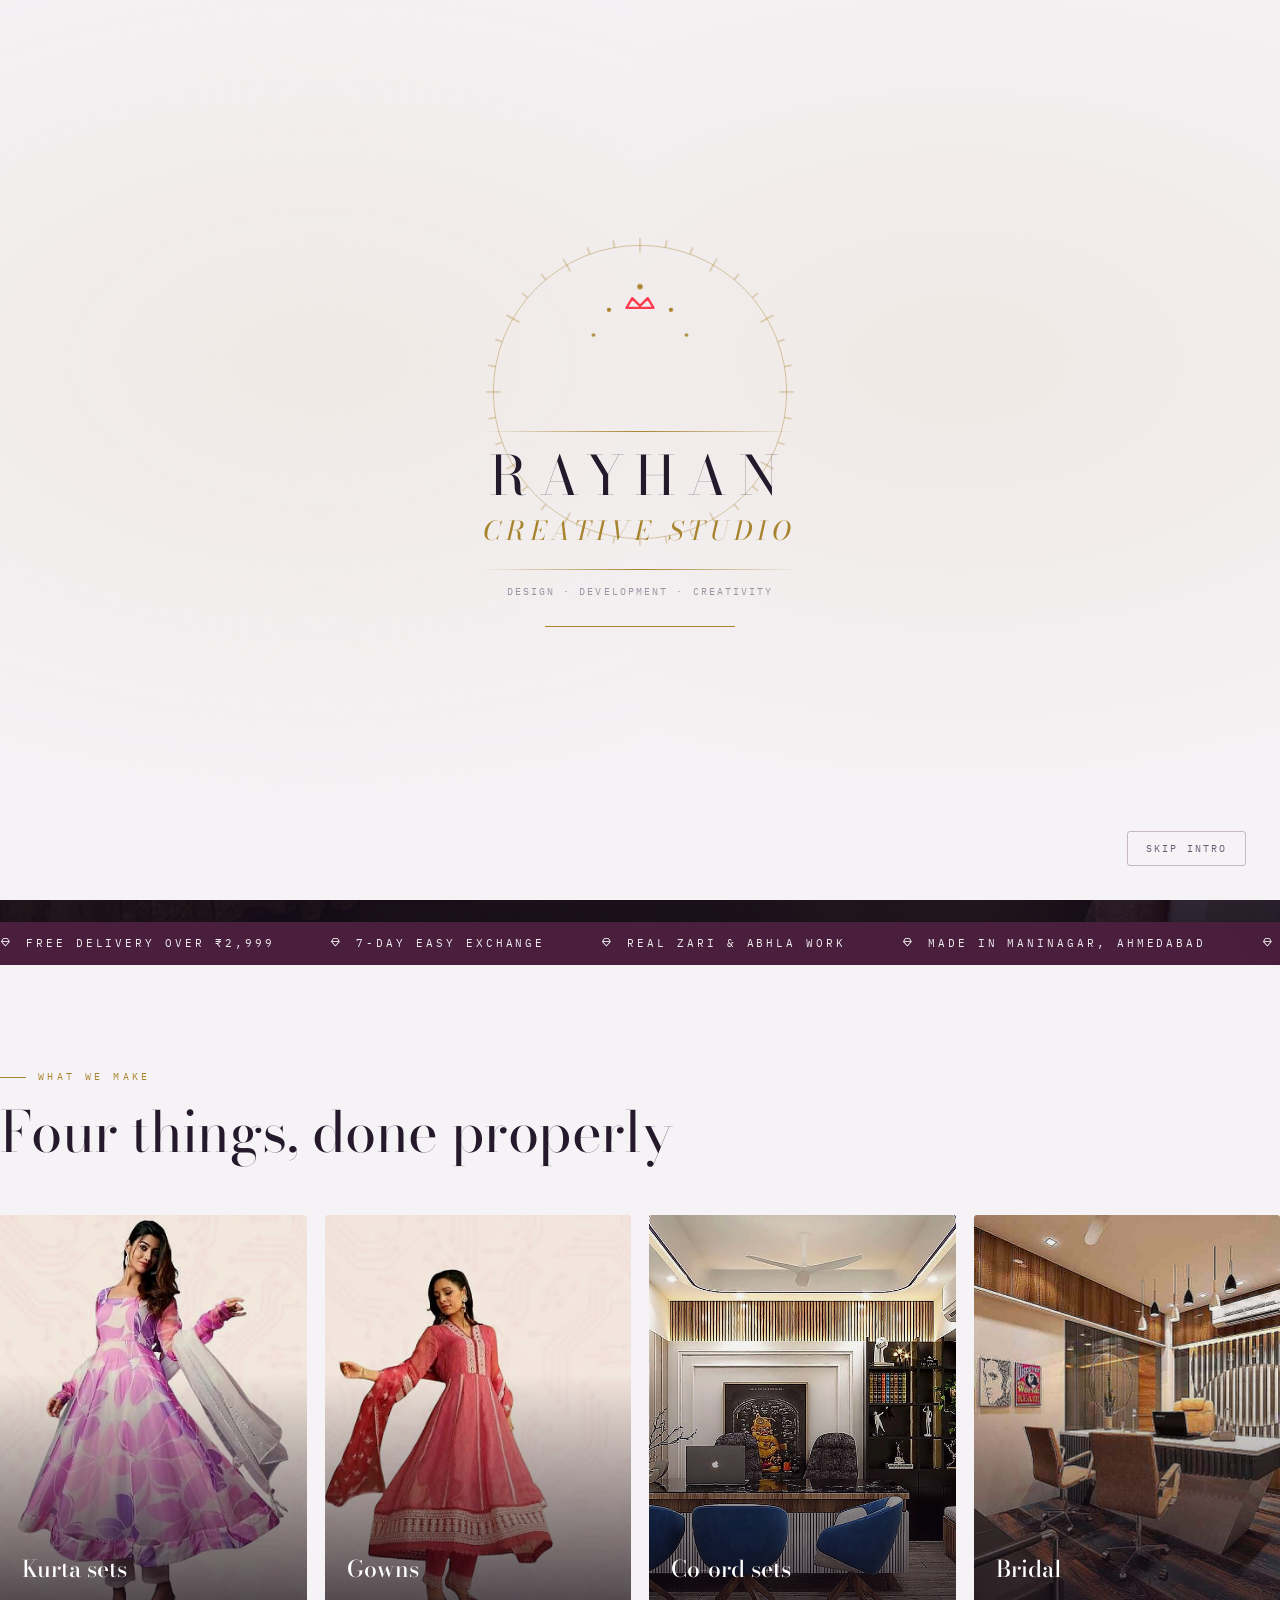
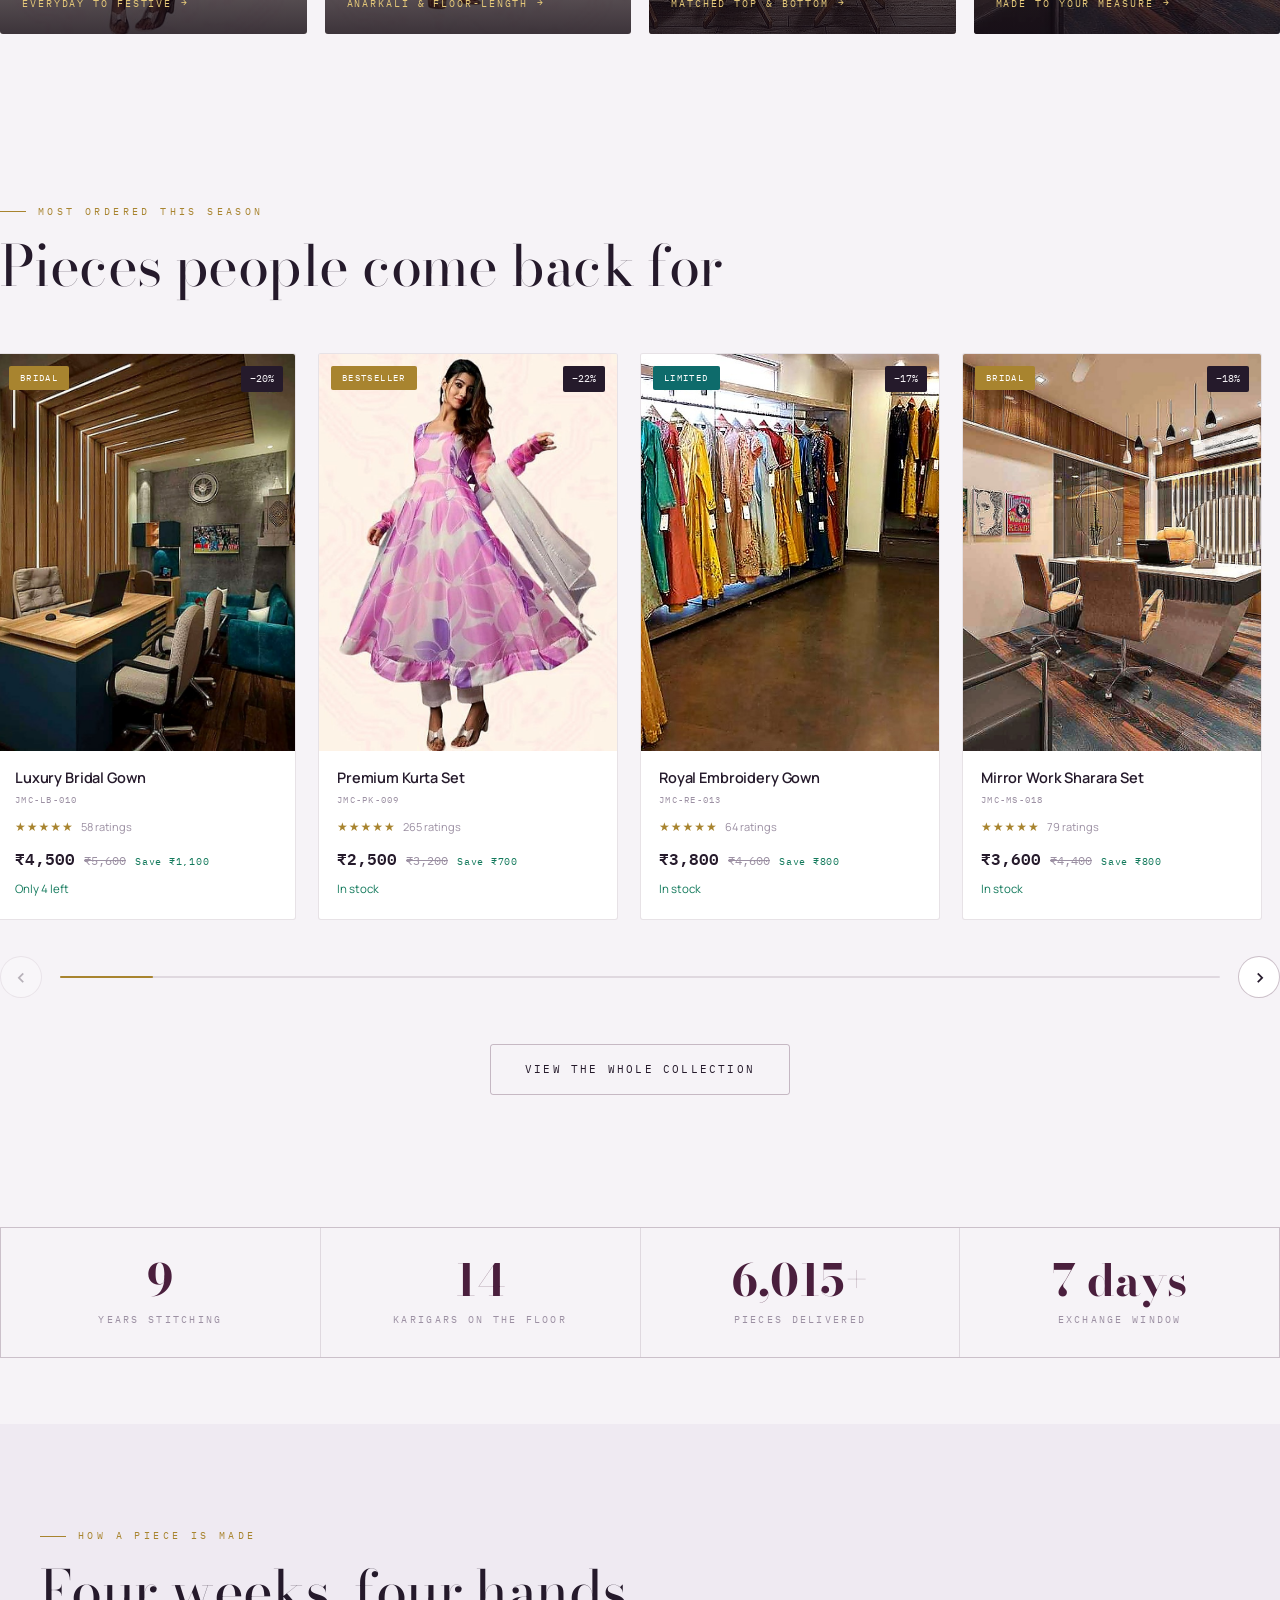
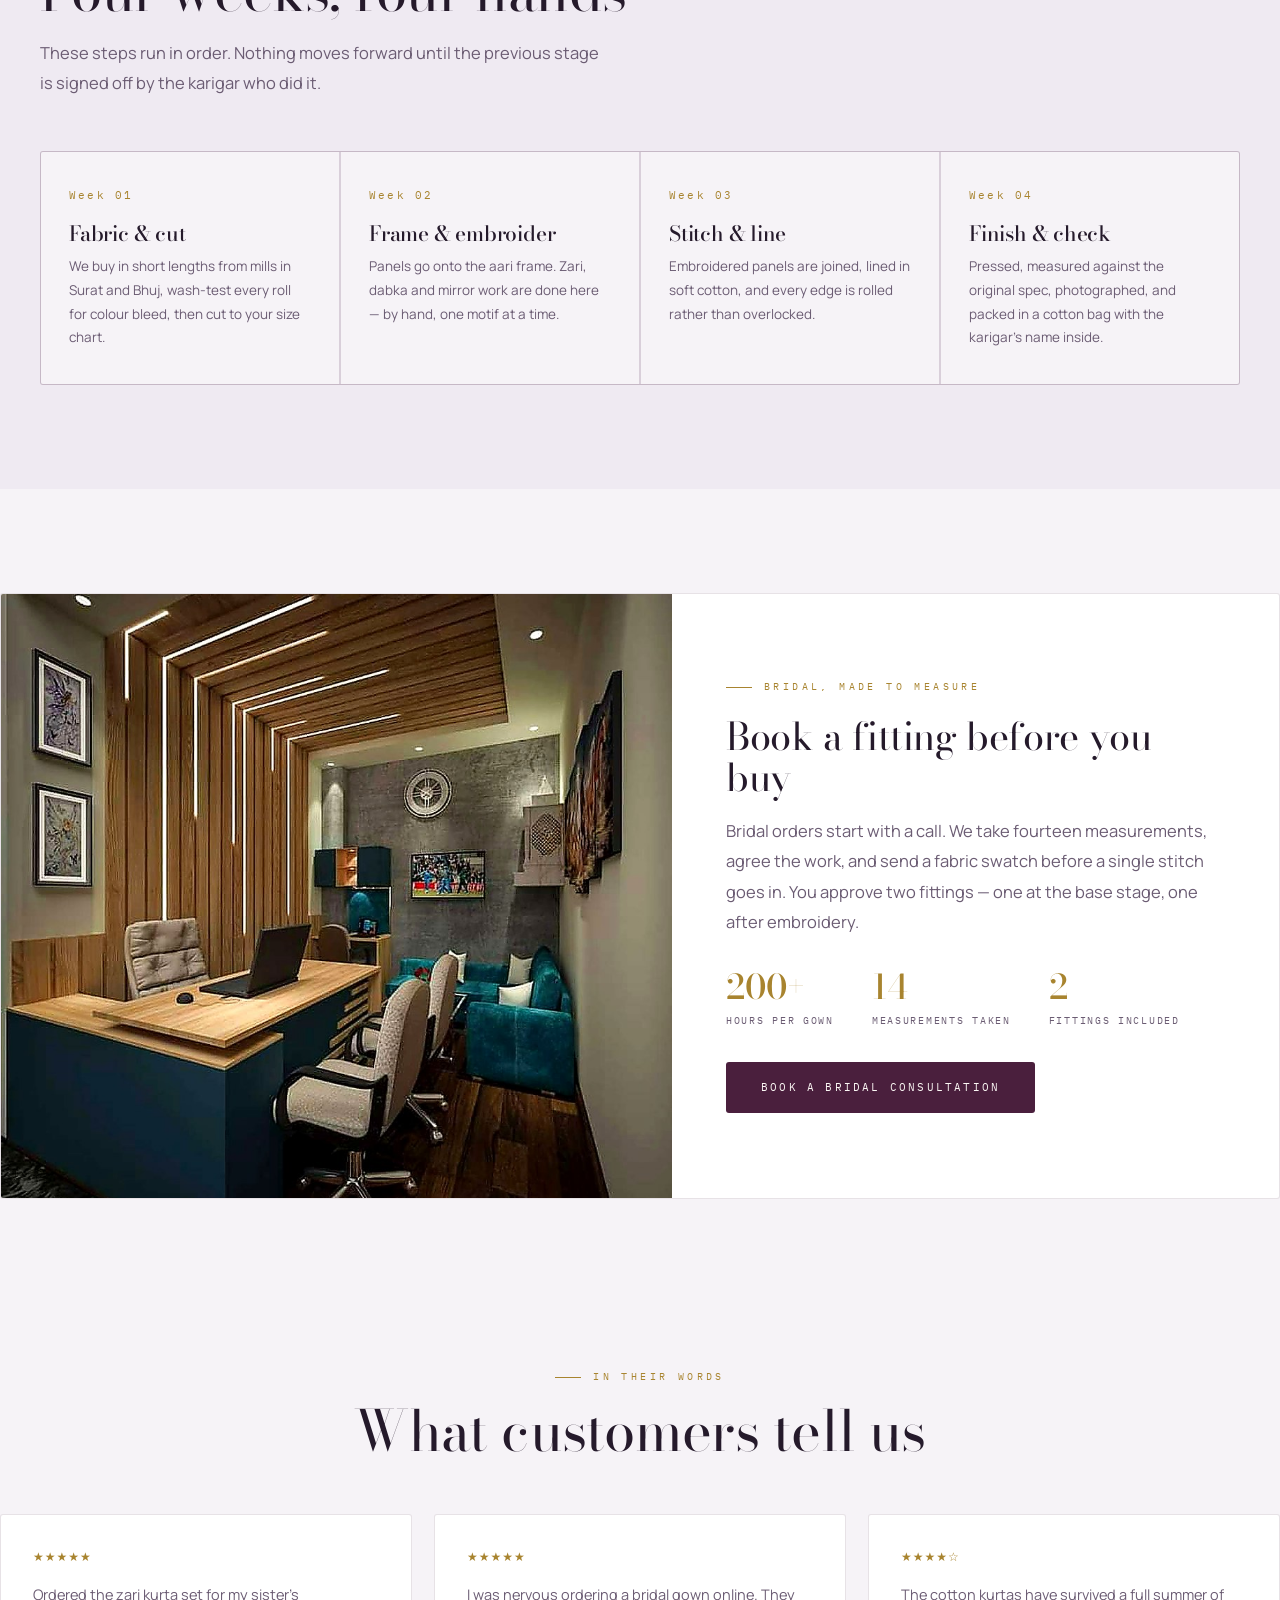
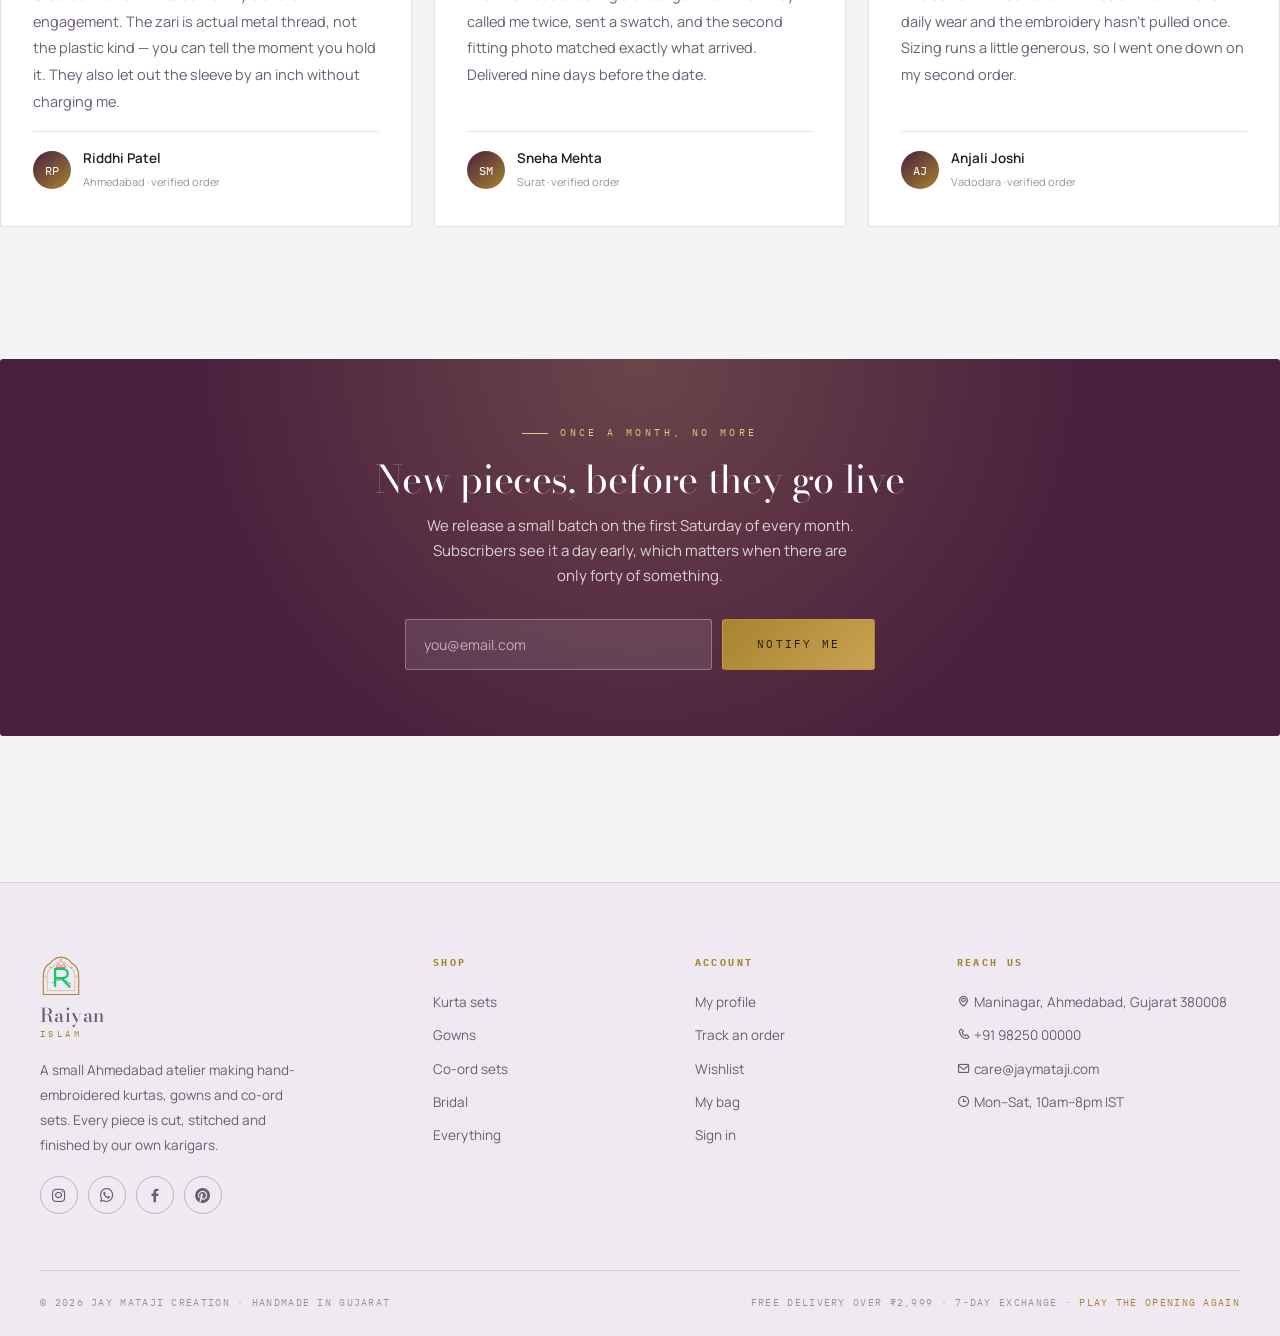
==== index.html @ abd3751b "first commit" ====
<!DOCTYPE html>
<html lang="en">
<head>
<meta charset="UTF-8">
<meta name="viewport" content="width=device-width,initial-scale=1">
<title>Raiyan</title>
<meta name="description" content="Hand-embroidered kurta sets, gowns and bridal wear made in our Ahmedabad atelier. Free delivery over ₹2,999.">
<link href="https://fonts.googleapis.com/css2?family=Bodoni+Moda:opsz,wght@6..96,400;6..96,500;6..96,600&family=IBM+Plex+Mono:wght@400;500;600&family=Manrope:wght@300;400;500;600;700&display=swap" rel="stylesheet">
<link href="https://unpkg.com/boxicons@2.1.4/css/boxicons.min.css" rel="stylesheet">
<link rel="stylesheet" href="assets/css/style.css">
<link rel="stylesheet" href="assets/css/luxe.css">
<style>
/* ── Hero ── */
.hero{position:relative;min-height:min(92vh,860px);display:flex;align-items:flex-end;
  overflow:hidden;margin-bottom:0;}
.hero-img{position:absolute;inset:0;}
.hero-img img{width:100%;height:100%;object-fit:cover;object-position:center 28%;
  animation:heroZoom 18s ease-out forwards;}
@keyframes heroZoom{from{transform:scale(1.09);}to{transform:scale(1);}}
.hero-img::after{content:"";position:absolute;inset:0;
  background:linear-gradient(180deg,rgba(20,10,22,.42) 0%,rgba(20,10,22,.12) 38%,rgba(20,10,22,.86) 100%);}
.hero-inner{position:relative;z-index:2;width:100%;max-width:var(--maxw);margin:0 auto;
  padding:0 40px 74px;color:#fff;}
.hero .eyebrow{color:#E4C879;}
.hero .eyebrow::before{background:#E4C879;}
.hero h1{font-size:clamp(42px,6.4vw,84px);color:#fff;margin:22px 0 20px;max-width:15ch;font-weight:400;}
.hero h1 em{font-style:italic;color:#E4C879;}
.hero p{max-width:44ch;color:rgba(255,255,255,.84);font-size:16px;line-height:1.8;margin-bottom:34px;}
.hero-cta{display:flex;gap:14px;flex-wrap:wrap;}
.hero-cta .btn-line{border-color:rgba(255,255,255,.55);color:#fff;}
.hero-cta .btn-line:hover{background:#fff;color:#251A2B;border-color:#fff;}
.hero-cta .btn-solid{background:#E4C879;color:#231a10;}
.hero-fade-up{opacity:0;transform:translateY(26px);animation:fu 1s cubic-bezier(.2,.6,.2,1) forwards;}
.hero-fade-up:nth-child(1){animation-delay:.15s}.hero-fade-up:nth-child(2){animation-delay:.3s}
.hero-fade-up:nth-child(3){animation-delay:.45s}.hero-fade-up:nth-child(4){animation-delay:.6s}
@keyframes fu{to{opacity:1;transform:none;}}

/* ── Marquee strip ── */
.strip{background:var(--brand);color:#fff;overflow:hidden;padding:13px 0;}
[data-theme="dark"] .strip{background:var(--surface-2);color:var(--gold);}
.strip-track{display:flex;gap:56px;width:max-content;animation:slide 34s linear infinite;}
.strip span{font-family:var(--f-mono);font-size:10.5px;letter-spacing:.28em;text-transform:uppercase;
  white-space:nowrap;display:flex;align-items:center;gap:12px;opacity:.92;}
@keyframes slide{to{transform:translateX(-50%);}}
.strip:hover .strip-track{animation-play-state:paused;}

/* ── Categories ── */
.cat-grid{display:grid;grid-template-columns:repeat(4,1fr);gap:18px;}
.cat{position:relative;aspect-ratio:3/4.1;overflow:hidden;border-radius:var(--radius);
  display:block;background:var(--surface-2);}
.cat img{width:100%;height:100%;object-fit:cover;transition:transform .9s cubic-bezier(.3,0,.2,1);}
.cat:hover img{transform:scale(1.07);}
.cat::after{content:"";position:absolute;inset:0;
  background:linear-gradient(to top,rgba(18,10,20,.82),rgba(18,10,20,.05) 62%);}
.cat-label{position:absolute;left:22px;right:22px;bottom:22px;z-index:2;color:#fff;}
.cat-label b{font-family:var(--f-display);font-size:23px;font-weight:500;display:block;}
.cat-label small{font-family:var(--f-mono);font-size:9.5px;letter-spacing:.2em;
  text-transform:uppercase;color:#E4C879;display:flex;align-items:center;gap:7px;margin-top:8px;}
.cat-label small i{transition:transform .3s;}
.cat:hover .cat-label small i{transform:translateX(5px);}

/* ── Process (a real sequence, hence numbers) ── */
.process{background:var(--bg-alt);}
.steps{display:grid;grid-template-columns:repeat(4,1fr);gap:2px;background:var(--line);
  border:1px solid var(--line);border-radius:var(--radius);overflow:hidden;}
.step{background:var(--bg);padding:34px 28px;transition:background .35s;}
.step:hover{background:var(--surface);}
.step .n{font-family:var(--f-mono);font-size:11px;color:var(--gold);letter-spacing:.2em;
  display:block;margin-bottom:18px;}
.step h4{font-family:var(--f-display);font-size:21px;font-weight:500;margin-bottom:11px;}
.step p{font-size:13.5px;color:var(--ink-soft);line-height:1.75;}

/* ── Editorial split ── */
.split{display:grid;grid-template-columns:1.05fr .95fr;align-items:center;gap:0;
  background:var(--surface);border:1px solid var(--line);border-radius:var(--radius);overflow:hidden;}
.split-img{aspect-ratio:4/3.6;overflow:hidden;background:var(--surface-2);}
.split-img img{width:100%;height:100%;object-fit:cover;}
.split-copy{padding:60px 54px;}
.split-copy h2{margin:20px 0 18px;}
.stat-row{display:flex;gap:38px;margin:32px 0 34px;flex-wrap:wrap;}
.stat b{font-family:var(--f-display);font-size:34px;font-weight:500;display:block;color:var(--gold);line-height:1;}
.stat span{font-family:var(--f-mono);font-size:9.5px;letter-spacing:.18em;text-transform:uppercase;
  color:var(--ink-soft);display:block;margin-top:9px;}

/* ── Reviews ── */
.quote-grid{display:grid;grid-template-columns:repeat(3,1fr);gap:22px;}
.quote{background:var(--surface);border:1px solid var(--line);border-radius:var(--radius);padding:32px;
  display:flex;flex-direction:column;gap:15px;transition:.35s;}
.quote:hover{transform:translateY(-5px);box-shadow:var(--shadow-m);}
.quote p{font-size:14.5px;line-height:1.85;color:var(--ink-soft);flex:1;}
.quote-by{display:flex;align-items:center;gap:12px;padding-top:15px;border-top:1px solid var(--line);}
.quote-av{width:38px;height:38px;border-radius:50%;background:linear-gradient(140deg,var(--brand),var(--gold));
  color:#fff;display:grid;place-items:center;font-family:var(--f-mono);font-size:12px;flex:none;}
.quote-by b{font-size:13.5px;font-weight:600;display:block;}
.quote-by small{font-size:11px;color:var(--ink-faint);}

/* ── Newsletter ── */
.news{background:var(--brand);border-radius:var(--radius);padding:66px 54px;text-align:center;color:#fff;
  position:relative;overflow:hidden;}
[data-theme="dark"] .news{background:var(--surface-2);color:var(--ink);}
.news::before{content:"";position:absolute;inset:0;
  background:radial-gradient(circle at 50% 0%,rgba(228,200,121,.22),transparent 62%);}
.news>*{position:relative;z-index:2;}
.news h2{color:#fff;margin:18px 0 14px;}
[data-theme="dark"] .news h2{color:var(--ink);}
.news p{color:rgba(255,255,255,.78);max-width:48ch;margin:0 auto 30px;font-size:15px;}
[data-theme="dark"] .news p{color:var(--ink-soft);}
.news .eyebrow{color:#E4C879;justify-content:center;}
.news .eyebrow::before{background:#E4C879;}
.news-form{display:flex;gap:10px;max-width:470px;margin:0 auto;flex-wrap:wrap;}
.news-form input{flex:1;min-width:210px;padding:15px 18px;border-radius:var(--radius);
  border:1px solid rgba(255,255,255,.3);background:rgba(255,255,255,.1);color:#fff;font-size:14px;}
[data-theme="dark"] .news-form input{background:var(--surface);border-color:var(--line-2);color:var(--ink);}
.news-form input::placeholder{color:rgba(255,255,255,.6);}
[data-theme="dark"] .news-form input::placeholder{color:var(--ink-faint);}
.news-form input:focus{outline:none;border-color:#E4C879;}

@media(max-width:1000px){
  .cat-grid{grid-template-columns:repeat(2,1fr);}
  .steps{grid-template-columns:repeat(2,1fr);}
  .split{grid-template-columns:1fr;}
  .split-copy{padding:40px 26px;}
  .quote-grid{grid-template-columns:1fr;}
}
@media(max-width:900px){
  .hero{min-height:78vh;}
  .hero-inner{padding:0 20px 50px;}
  .news{padding:48px 22px;}
  .step{padding:26px 22px;}
}
</style>
</head>
<body>

<!-- ══ HERO CAROUSEL ══ -->
<section id="hero"></section>

<!-- ══ STRIP ══ -->
<div class="strip">
  <div class="strip-track" id="strip"></div>
</div>

<!-- ══ CATEGORIES ══ -->
<section class="section wrap">
  <div class="section-head">
    <div class="eyebrow">What we make</div>
    <h2 class="display-l">Four things, done properly</h2>
  </div>
  <div class="cat-grid">
    <a href="shop.html?cat=kurta" class="cat reveal">
      <img src="assets/img/3-960.jpg" srcset="assets/img/3-960.jpg 960w, assets/img/3-1920.jpg 1920w, assets/img/3-4k.jpg 3840w" sizes="(max-width:1000px) 50vw, 25vw" alt="Kurta sets" loading="lazy">
      <div class="cat-label"><b>Kurta sets</b><small>Everyday to festive <i class='bx bx-right-arrow-alt'></i></small></div>
    </a>
    <a href="shop.html?cat=gown" class="cat reveal">
      <img src="assets/img/27-960.jpg" srcset="assets/img/27-960.jpg 960w, assets/img/27-1920.jpg 1920w, assets/img/27-4k.jpg 3840w" sizes="(max-width:1000px) 50vw, 25vw" alt="Gowns" loading="lazy">
      <div class="cat-label"><b>Gowns</b><small>Anarkali &amp; floor-length <i class='bx bx-right-arrow-alt'></i></small></div>
    </a>
    <a href="shop.html?cat=set" class="cat reveal">
      <img src="assets/img/g11-960.jpg" srcset="assets/img/g11-960.jpg 960w, assets/img/g11-1920.jpg 1920w, assets/img/g11-4k.jpg 3840w" sizes="(max-width:1000px) 50vw, 25vw" alt="Co-ord sets" loading="lazy">
      <div class="cat-label"><b>Co-ord sets</b><small>Matched top &amp; bottom <i class='bx bx-right-arrow-alt'></i></small></div>
    </a>
    <a href="shop.html?cat=bridal" class="cat reveal">
      <img src="assets/img/g15-960.jpg" srcset="assets/img/g15-960.jpg 960w, assets/img/g15-1920.jpg 1920w, assets/img/g15-4k.jpg 3840w" sizes="(max-width:1000px) 50vw, 25vw" alt="Bridal" loading="lazy">
      <div class="cat-label"><b>Bridal</b><small>Made to your measure <i class='bx bx-right-arrow-alt'></i></small></div>
    </a>
  </div>
</section>

<!-- ══ FEATURED ══ -->
<section class="section tight wrap">
  <div class="section-head">
    <div class="eyebrow">Most ordered this season</div>
    <h2 class="display-l">Pieces people come back for</h2>
  </div>
  <div id="featured"></div>
  <div class="center" style="margin-top:46px">
    <a href="shop.html" class="btn btn-line">View the whole collection</a>
  </div>
</section>

<!-- ══ NUMBERS ══ -->
<section class="section tight wrap">
  <div class="stat-strip reveal">
    <div class="stat-cell"><b data-count="9" data-suffix="">0</b><span>Years stitching</span></div>
    <div class="stat-cell"><b data-count="14" data-suffix="">0</b><span>Karigars on the floor</span></div>
    <div class="stat-cell"><b data-count="6200" data-suffix="+">0</b><span>Pieces delivered</span></div>
    <div class="stat-cell"><b data-count="7" data-suffix=" days">0</b><span>Exchange window</span></div>
  </div>
</section>

<!-- ══ PROCESS ══ -->
<section class="section process">
  <div class="wrap">
    <div class="section-head">
      <div class="eyebrow">How a piece is made</div>
      <h2 class="display-l">Four weeks, four hands</h2>
      <p class="lede">These steps run in order. Nothing moves forward until the previous stage is signed off by the karigar who did it.</p>
    </div>
    <div class="steps">
      <div class="step reveal"><span class="n">Week 01</span><h4>Fabric &amp; cut</h4>
        <p>We buy in short lengths from mills in Surat and Bhuj, wash-test every roll for colour bleed, then cut to your size chart.</p></div>
      <div class="step reveal"><span class="n">Week 02</span><h4>Frame &amp; embroider</h4>
        <p>Panels go onto the aari frame. Zari, dabka and mirror work are done here — by hand, one motif at a time.</p></div>
      <div class="step reveal"><span class="n">Week 03</span><h4>Stitch &amp; line</h4>
        <p>Embroidered panels are joined, lined in soft cotton, and every edge is rolled rather than overlocked.</p></div>
      <div class="step reveal"><span class="n">Week 04</span><h4>Finish &amp; check</h4>
        <p>Pressed, measured against the original spec, photographed, and packed in a cotton bag with the karigar's name inside.</p></div>
    </div>
  </div>
</section>

<!-- ══ BRIDAL SPLIT ══ -->
<section class="section wrap">
  <div class="split reveal">
    <div class="split-img">
      <img src="assets/img/g4-1920.jpg" srcset="assets/img/g4-960.jpg 960w, assets/img/g4-1920.jpg 1920w, assets/img/g4-4k.jpg 3840w" sizes="(max-width:1000px) 100vw, 52vw" alt="Bridal zardozi work in progress" loading="lazy">
    </div>
    <div class="split-copy">
      <div class="eyebrow">Bridal, made to measure</div>
      <h2 class="display-m">Book a fitting before you buy</h2>
      <p class="lede">Bridal orders start with a call. We take fourteen measurements, agree the work, and send a fabric swatch before a single stitch goes in. You approve two fittings — one at the base stage, one after embroidery.</p>
      <div class="stat-row">
        <div class="stat"><b>200+</b><span>Hours per gown</span></div>
        <div class="stat"><b>14</b><span>Measurements taken</span></div>
        <div class="stat"><b>2</b><span>Fittings included</span></div>
      </div>
      <a href="contact.html" class="btn btn-solid">Book a bridal consultation</a>
    </div>
  </div>
</section>

<!-- ══ REVIEWS ══ -->
<section class="section tight wrap">
  <div class="section-head center">
    <div class="eyebrow center">In their words</div>
    <h2 class="display-l">What customers tell us</h2>
  </div>
  <div class="quote-grid">
    <div class="quote reveal"><span class="stars">★★★★★</span>
      <p>Ordered the zari kurta set for my sister's engagement. The zari is actual metal thread, not the plastic kind — you can tell the moment you hold it. They also let out the sleeve by an inch without charging me.</p>
      <div class="quote-by"><div class="quote-av">RP</div><div><b>Riddhi Patel</b><small>Ahmedabad · verified order</small></div></div></div>
    <div class="quote reveal"><span class="stars">★★★★★</span>
      <p>I was nervous ordering a bridal gown online. They called me twice, sent a swatch, and the second fitting photo matched exactly what arrived. Delivered nine days before the date.</p>
      <div class="quote-by"><div class="quote-av">SM</div><div><b>Sneha Mehta</b><small>Surat · verified order</small></div></div></div>
    <div class="quote reveal"><span class="stars">★★★★☆</span>
      <p>The cotton kurtas have survived a full summer of daily wear and the embroidery hasn't pulled once. Sizing runs a little generous, so I went one down on my second order.</p>
      <div class="quote-by"><div class="quote-av">AJ</div><div><b>Anjali Joshi</b><small>Vadodara · verified order</small></div></div></div>
  </div>
</section>

<!-- ══ NEWSLETTER ══ -->
<section class="section tight wrap">
  <div class="news reveal">
    <div class="eyebrow center">Once a month, no more</div>
    <h2 class="display-m">New pieces, before they go live</h2>
    <p>We release a small batch on the first Saturday of every month. Subscribers see it a day early, which matters when there are only forty of something.</p>
    <form class="news-form" id="news-form">
      <input type="email" id="news-email" placeholder="you@email.com" required aria-label="Email address">
      <button class="btn btn-gold" type="submit">Notify me</button>
    </form>
  </div>
</section>

<script src="assets/js/data.js"></script>
<script src="assets/js/brand.js"></script>
<script src="assets/js/qr.js"></script>
<script src="assets/js/carousel.js"></script>
<script src="assets/js/payments.js"></script>
<script src="assets/js/app.js"></script>
<script src="assets/js/fx.js"></script>
<script>
JMC.boot('index.html');

/* strip */
const lines = ['Free delivery over ₹2,999','7-day easy exchange','Real zari &amp; abhla work',
  'Made in Maninagar, Ahmedabad','Sizes S to XXL','Cash on delivery available'];
document.getElementById('strip').innerHTML =
  [...lines, ...lines].map(t => `<span><i class='bx bx-diamond'></i>${t}</span>`).join('');

/* hero carousel — four rooms of the atelier */
JMCCarousel.hero('#hero', [
  { img:'g3-hd', alt:'Hand-embroidered gown from the atelier',
    eyebrow:'Atelier · Ahmedabad, est. 2016',
    title:'Every thread', titleEm:'placed by hand.',
    text:'Kurta sets, gowns and bridal wear cut and embroidered in our own workshop in Maninagar. Small runs, real zari, and a fit we will adjust for you before it ships.',
    ctaHref:'shop.html', ctaText:'Shop the collection',
    altHref:'gallery.html', altText:'See the atelier' },
  { img:'27', alt:'Anarkali gown with zari border',
    eyebrow:'The gown room',
    title:'Georgette that', titleEm:'moves with you.',
    text:'Floor-length Anarkalis with hand-stitched zari borders and a cotton lining that survives a full evening of dancing.',
    ctaHref:'shop.html?cat=gown', ctaText:'See the gowns',
    altHref:'product.html?sku=JMC-AG-002', altText:'This season\u2019s bestseller' },
  { img:'g13', alt:'Bridal lehenga detail',
    eyebrow:'Bridal · by appointment',
    title:'Six weeks,', titleEm:'four fittings.',
    text:'Bridal pieces are drawn with you, cut for your measurements, and finished by the same karigar from first stitch to last.',
    ctaHref:'shop.html?cat=bridal', ctaText:'Bridal collection',
    altHref:'contact.html', altText:'Book a fitting' },
  { img:'g11', alt:'Handloom co-ord set',
    eyebrow:'Everyday pieces',
    title:'Handloom cotton', titleEm:'you can wash at home.',
    text:'Co-ord sets in slubby cotton silk with real mirror buttons and pockets deep enough to be useful.',
    ctaHref:'shop.html?cat=set', ctaText:'Co-ord sets',
    altHref:'about.html', altText:'Our story' }
]);

/* featured — a rail you can push through */
const feat = JMC.products().slice().sort((a,b) => b.rating - a.rating).slice(0,8);
document.getElementById('featured').innerHTML = feat.map(JMC.cardHTML).join('');
JMCCarousel.rail('#featured');
JMC.wireCards();
JMC.revealOnScroll();
if (window.JMCFX) JMCFX.refresh();

document.getElementById('news-form').onsubmit = e => {
  e.preventDefault();
  const v = document.getElementById('news-email').value.trim();
  JMC.addMessage({ name:'Newsletter', email:v, subject:'Newsletter signup', body:'Wants the monthly release list.' });
  JMC.toast('You are on the list — see you on the first Saturday', 'ok');
  e.target.reset();
};

JMC.renderFooter();
</script>
</body>
</html>
---- assets/css/style.css ----
/* ═══════════════════════════════════════════════════════════
   JAY MATAJI CREATION — Design System
   Palette: porcelain / aubergine ink / plum / peacock / zari gold
   ═══════════════════════════════════════════════════════════ */

:root{
  --bg:#F6F3F7;
  --bg-alt:#EFEAF2;
  --surface:#FFFFFF;
  --surface-2:#F1ECF4;
  --ink:#251A2B;
  --ink-soft:#6B5C73;
  --ink-faint:#9C90A3;
  --brand:#4A1F3D;
  --brand-hi:#632B52;
  --accent:#0E6B6B;
  --gold:#A8842F;
  --gold-hi:#C9A251;
  --line:rgba(74,31,61,.13);
  --line-2:rgba(74,31,61,.28);
  --btn-bg:#4A1F3D;
  --btn-fg:#FBF7F4;
  --shadow-s:0 1px 2px rgba(37,26,43,.06),0 4px 14px rgba(37,26,43,.05);
  --shadow-m:0 10px 40px rgba(37,26,43,.10);
  --shadow-l:0 24px 70px rgba(37,26,43,.16);
  --ok:#12795B; --warn:#A4700F; --bad:#A32B36;
  --radius:3px;
  --maxw:1360px;
  --f-display:'Bodoni Moda',Georgia,serif;
  --f-body:'Manrope',system-ui,sans-serif;
  --f-mono:'IBM Plex Mono',monospace;
}

[data-theme="dark"]{
  --bg:#14101A;
  --bg-alt:#1A1522;
  --surface:#1E1826;
  --surface-2:#282132;
  --ink:#F2EBF3;
  --ink-soft:#A99CB2;
  --ink-faint:#7D7188;
  --brand:#D9A9C6;
  --brand-hi:#E9C3DA;
  --accent:#48BDB4;
  --gold:#D6B25F;
  --gold-hi:#EBCD86;
  --line:rgba(233,220,240,.12);
  --line-2:rgba(233,220,240,.26);
  --btn-bg:#D6B25F;
  --btn-fg:#1A1420;
  --shadow-s:0 1px 2px rgba(0,0,0,.4);
  --shadow-m:0 10px 40px rgba(0,0,0,.5);
  --shadow-l:0 24px 70px rgba(0,0,0,.6);
  --ok:#4BC79A; --warn:#E0AE4A; --bad:#EE7A84;
}

*,*::before,*::after{margin:0;padding:0;box-sizing:border-box;}
html{scroll-behavior:smooth;-webkit-text-size-adjust:100%;}
body{
  font-family:var(--f-body);background:var(--bg);color:var(--ink);
  line-height:1.65;overflow-x:hidden;font-size:15px;
  transition:background .45s ease,color .45s ease;
  padding-top:76px;
}
img{max-width:100%;display:block;}
a{color:inherit;text-decoration:none;}
button,input,select,textarea{font-family:inherit;font-size:inherit;color:inherit;}
::selection{background:var(--gold);color:#fff;}
:focus-visible{outline:2px solid var(--accent);outline-offset:3px;border-radius:2px;}

/* ── Type scale ───────────────────────────── */
h1,h2,h3,h4{font-family:var(--f-display);font-weight:400;line-height:1.08;letter-spacing:-.01em;}
.eyebrow{
  font-family:var(--f-mono);font-size:10px;letter-spacing:.34em;text-transform:uppercase;
  color:var(--gold);display:flex;align-items:center;gap:12px;
}
.eyebrow::before{content:"";width:26px;height:1px;background:var(--gold);flex:none;}
.eyebrow.center{justify-content:center;}
.display-xl{font-size:clamp(44px,6.6vw,86px);}
.display-l{font-size:clamp(34px,4.4vw,58px);}
.display-m{font-size:clamp(26px,3vw,38px);}
.lede{font-size:16.5px;color:var(--ink-soft);font-weight:400;line-height:1.85;max-width:56ch;}
.mono{font-family:var(--f-mono);font-size:11px;letter-spacing:.16em;text-transform:uppercase;}

.wrap{max-width:var(--maxw);margin:0 auto;padding:0 40px;}
.section{padding:104px 0;}
.section.tight{padding:66px 0;}
.section-head{display:flex;flex-direction:column;gap:16px;margin-bottom:52px;}
.section-head.center{align-items:center;text-align:center;}

/* ── Buttons ──────────────────────────────── */
.btn{
  display:inline-flex;align-items:center;justify-content:center;gap:9px;
  padding:15px 34px;border:1px solid transparent;border-radius:var(--radius);
  font-family:var(--f-mono);font-size:11px;letter-spacing:.2em;text-transform:uppercase;
  cursor:pointer;transition:.3s cubic-bezier(.4,0,.2,1);background:none;white-space:nowrap;
}
.btn-solid{background:var(--btn-bg);color:var(--btn-fg);}
.btn-solid:hover{transform:translateY(-2px);box-shadow:var(--shadow-m);filter:brightness(1.08);}
.btn-line{border-color:var(--line-2);color:var(--ink);}
.btn-line:hover{border-color:var(--gold);color:var(--gold);transform:translateY(-2px);}
.btn-gold{background:linear-gradient(135deg,var(--gold),var(--gold-hi));color:#231a10;}
.btn-gold:hover{transform:translateY(-2px);box-shadow:0 10px 30px rgba(168,132,47,.35);}
.btn-ghost{color:var(--ink-soft);padding:10px 14px;}
.btn-ghost:hover{color:var(--gold);}
.btn:disabled{opacity:.45;cursor:not-allowed;transform:none!important;}
.btn-sm{padding:10px 20px;font-size:10px;}
.btn-block{width:100%;}

/* ── Header ───────────────────────────────── */
.site-header{
  position:fixed;inset:0 0 auto 0;z-index:900;height:76px;
  display:flex;align-items:center;
  background:color-mix(in srgb,var(--bg) 88%,transparent);
  backdrop-filter:blur(22px) saturate(1.3);
  border-bottom:1px solid var(--line);
  transition:height .35s ease,background .35s ease;
}
.site-header.shrunk{height:64px;box-shadow:var(--shadow-s);}
.header-inner{max-width:var(--maxw);margin:0 auto;padding:0 40px;width:100%;
  display:flex;align-items:center;justify-content:space-between;gap:24px;}

/* zari thread under header */
.zari-thread{position:absolute;left:0;right:0;bottom:-1px;height:1px;
  background:linear-gradient(90deg,transparent,var(--gold),transparent);
  background-size:220% 100%;animation:zari 9s linear infinite;opacity:.75;}
@keyframes zari{0%{background-position:200% 0;}100%{background-position:-100% 0;}}

.brand-lockup{display:flex;align-items:center;gap:13px;flex:none;}
.brand-mark{width:44px;height:48px;flex:none;}
.brand-mark .seal-stroke{fill:none;stroke:var(--gold);stroke-width:1.6;
  stroke-dasharray:340;stroke-dashoffset:340;animation:draw 2.2s .2s ease forwards;}
@keyframes draw{to{stroke-dashoffset:0;}}
.brand-mark .seal-letter{fill:var(--brand);font-family:var(--f-display);font-size:19px;
  font-weight:600;opacity:0;animation:fadeIn .8s 1.5s ease forwards;}
.brand-mark .seal-dot{fill:var(--gold);opacity:0;animation:fadeIn .8s 1.9s ease forwards;}
@keyframes fadeIn{to{opacity:1;}}
.brand-words{display:flex;flex-direction:column;line-height:1;}
.brand-words b{font-family:var(--f-display);font-size:19px;font-weight:500;letter-spacing:.02em;}
.brand-words span{font-family:var(--f-mono);font-size:8.5px;letter-spacing:.4em;
  color:var(--gold);margin-top:5px;text-transform:uppercase;}

.main-nav{display:flex;align-items:center;gap:30px;}
.main-nav a{
  font-family:var(--f-mono);font-size:10.5px;letter-spacing:.19em;text-transform:uppercase;
  color:var(--ink-soft);position:relative;padding:6px 0;transition:color .25s;
}
.main-nav a::after{content:"";position:absolute;left:0;bottom:0;width:0;height:1px;
  background:var(--gold);transition:width .3s ease;}
.main-nav a:hover,.main-nav a.active{color:var(--ink);}
.main-nav a:hover::after,.main-nav a.active::after{width:100%;}

/* ── Right corner cluster: search / theme / cart / profile ── */
.header-tools{display:flex;align-items:center;gap:6px;flex:none;}
.tool-btn{
  width:40px;height:40px;display:grid;place-items:center;border-radius:50%;
  cursor:pointer;color:var(--ink-soft);position:relative;
  border:1px solid transparent;transition:.25s;background:none;
}
.tool-btn:hover{color:var(--gold);background:var(--surface-2);border-color:var(--line);}
.tool-btn i{font-size:20px;}
.count-badge{
  position:absolute;top:2px;right:1px;min-width:17px;height:17px;padding:0 4px;
  border-radius:9px;background:var(--gold);color:#fff;
  font-family:var(--f-mono);font-size:9.5px;font-weight:600;
  display:grid;place-items:center;border:2px solid var(--bg);
}
.count-badge.hide{display:none;}
.count-badge.pop{animation:pop .45s cubic-bezier(.3,1.6,.5,1);}
@keyframes pop{0%{transform:scale(.4);}60%{transform:scale(1.35);}100%{transform:scale(1);}}

/* profile */
.profile-zone{position:relative;margin-left:6px;}
.avatar{
  width:40px;height:40px;border-radius:50%;cursor:pointer;flex:none;
  display:grid;place-items:center;font-family:var(--f-mono);font-size:12.5px;font-weight:600;
  background:linear-gradient(140deg,var(--brand),var(--gold));color:#fff;
  border:2px solid var(--surface);box-shadow:var(--shadow-s);transition:.28s;letter-spacing:.04em;
}
.avatar:hover{transform:scale(1.06);box-shadow:0 6px 20px rgba(168,132,47,.4);}
.profile-menu{
  position:absolute;top:calc(100% + 14px);right:0;width:284px;
  background:var(--surface);border:1px solid var(--line);border-radius:6px;
  box-shadow:var(--shadow-l);overflow:hidden;z-index:950;
  opacity:0;visibility:hidden;transform:translateY(-10px) scale(.97);
  transition:.28s cubic-bezier(.4,0,.2,1);
}
.profile-menu.open{opacity:1;visibility:visible;transform:none;}
.pm-head{padding:20px;background:var(--surface-2);border-bottom:1px solid var(--line);
  display:flex;gap:13px;align-items:center;}
.pm-head .avatar{width:46px;height:46px;font-size:14px;cursor:default;}
.pm-id{min-width:0;}
.pm-id b{display:block;font-family:var(--f-display);font-size:16.5px;font-weight:500;
  white-space:nowrap;overflow:hidden;text-overflow:ellipsis;}
.pm-id small{display:block;font-size:11.5px;color:var(--ink-soft);
  white-space:nowrap;overflow:hidden;text-overflow:ellipsis;margin-top:2px;}
.pm-tag{display:inline-block;margin-top:7px;font-family:var(--f-mono);font-size:8.5px;
  letter-spacing:.16em;text-transform:uppercase;padding:3px 9px;border-radius:20px;
  background:var(--gold);color:#fff;}
.pm-links{padding:7px;}
.pm-links a{display:flex;align-items:center;gap:12px;padding:11px 13px;border-radius:4px;
  font-size:13.5px;color:var(--ink-soft);transition:.2s;}
.pm-links a i{font-size:18px;}
.pm-links a:hover{background:var(--surface-2);color:var(--ink);}
.pm-links a.danger:hover{color:var(--bad);}
.pm-links .divider{height:1px;background:var(--line);margin:7px 4px;}
.pm-stat{margin-left:auto;font-family:var(--f-mono);font-size:10px;color:var(--gold);}

.burger{display:none;}

/* ── Cart drawer ──────────────────────────── */
.scrim{position:fixed;inset:0;background:rgba(20,12,24,.55);backdrop-filter:blur(4px);
  z-index:960;opacity:0;visibility:hidden;transition:.35s;}
.scrim.open{opacity:1;visibility:visible;}
.drawer{
  position:fixed;top:0;right:0;bottom:0;width:min(430px,100%);z-index:970;
  background:var(--surface);border-left:1px solid var(--line);
  display:flex;flex-direction:column;transform:translateX(102%);
  transition:transform .42s cubic-bezier(.4,0,.2,1);box-shadow:var(--shadow-l);
}
.drawer.open{transform:none;}
.drawer-head{padding:22px 24px;border-bottom:1px solid var(--line);
  display:flex;align-items:center;justify-content:space-between;}
.drawer-head h3{font-size:21px;}
.drawer-body{flex:1;overflow-y:auto;padding:8px 24px;}
.drawer-foot{padding:20px 24px;border-top:1px solid var(--line);background:var(--surface-2);}
.d-line{display:flex;justify-content:space-between;align-items:baseline;margin-bottom:8px;
  font-size:13.5px;color:var(--ink-soft);}
.d-line.total{font-size:19px;color:var(--ink);font-family:var(--f-display);
  padding-top:12px;border-top:1px solid var(--line);margin:14px 0 18px;}
.d-line.total b{font-weight:500;}

.cart-row{display:flex;gap:14px;padding:16px 0;border-bottom:1px solid var(--line);}
.cart-row img{width:76px;height:96px;object-fit:cover;border-radius:2px;flex:none;background:var(--surface-2);}
.cart-row-main{flex:1;min-width:0;display:flex;flex-direction:column;gap:5px;}
.cart-row-main h4{font-family:var(--f-body);font-size:13.5px;font-weight:600;line-height:1.35;}
.cart-row-main .sku{font-family:var(--f-mono);font-size:9.5px;color:var(--ink-faint);letter-spacing:.1em;}
.cart-row-main .rs{font-family:var(--f-mono);font-size:13.5px;color:var(--gold);font-weight:600;}
.qty{display:inline-flex;align-items:center;border:1px solid var(--line-2);border-radius:20px;overflow:hidden;}
.qty button{width:26px;height:26px;background:none;border:none;cursor:pointer;
  color:var(--ink-soft);font-size:14px;line-height:1;transition:.2s;}
.qty button:hover{background:var(--surface-2);color:var(--gold);}
.qty span{min-width:26px;text-align:center;font-family:var(--f-mono);font-size:12px;}
.row-x{background:none;border:none;cursor:pointer;color:var(--ink-faint);font-size:18px;
  align-self:flex-start;transition:.2s;}
.row-x:hover{color:var(--bad);}

.empty-state{text-align:center;padding:64px 20px;color:var(--ink-soft);}
.empty-state i{font-size:52px;color:var(--line-2);display:block;margin-bottom:16px;}
.empty-state h4{font-family:var(--f-display);font-size:21px;color:var(--ink);margin-bottom:8px;}
.empty-state p{font-size:13.5px;margin-bottom:22px;}

/* ── Cards / product grid ─────────────────── */
.grid{display:grid;gap:30px;}
.grid-4{grid-template-columns:repeat(auto-fill,minmax(258px,1fr));}
.grid-3{grid-template-columns:repeat(auto-fill,minmax(320px,1fr));}
.grid-2{grid-template-columns:repeat(auto-fit,minmax(380px,1fr));}

.card{
  background:var(--surface);border:1px solid var(--line);border-radius:var(--radius);
  overflow:hidden;transition:.4s cubic-bezier(.4,0,.2,1);position:relative;
}
.card:hover{transform:translateY(-6px);box-shadow:var(--shadow-m);border-color:var(--line-2);}
.card-media{position:relative;aspect-ratio:3/4;overflow:hidden;background:var(--surface-2);}
.card-media img{width:100%;height:100%;object-fit:cover;transition:transform .8s cubic-bezier(.3,0,.2,1);}
.card:hover .card-media img{transform:scale(1.06);}
.card-body{padding:17px 18px 20px;}
.card-body h3{font-family:var(--f-body);font-size:14.5px;font-weight:600;line-height:1.4;margin-bottom:5px;}
.card-sku{font-family:var(--f-mono);font-size:9px;letter-spacing:.14em;color:var(--ink-faint);margin-bottom:9px;}
.price-line{display:flex;align-items:baseline;gap:9px;flex-wrap:wrap;}
.price{font-family:var(--f-mono);font-size:16px;font-weight:600;color:var(--ink);}
.mrp{font-family:var(--f-mono);font-size:11.5px;color:var(--ink-faint);text-decoration:line-through;}
.save{font-family:var(--f-mono);font-size:9.5px;color:var(--ok);letter-spacing:.08em;}
.stars{color:var(--gold);font-size:12px;letter-spacing:1px;}
.rating-line{display:flex;align-items:center;gap:7px;margin-bottom:9px;font-size:11px;color:var(--ink-faint);}

.tag{position:absolute;top:12px;left:12px;font-family:var(--f-mono);font-size:8.5px;
  letter-spacing:.16em;text-transform:uppercase;padding:5px 11px;border-radius:2px;
  background:var(--brand);color:#fff;z-index:2;}
[data-theme="dark"] .tag{color:#1a1420;}
.tag.gold{background:var(--gold);color:#fff;}
.tag.teal{background:var(--accent);color:#fff;}
.off-pill{position:absolute;top:12px;right:12px;font-family:var(--f-mono);font-size:10px;
  padding:5px 9px;border-radius:2px;background:var(--ink);color:var(--bg);z-index:2;}
.wish{position:absolute;bottom:12px;right:12px;width:36px;height:36px;border-radius:50%;
  background:var(--surface);border:1px solid var(--line);display:grid;place-items:center;
  cursor:pointer;z-index:3;color:var(--ink-soft);transition:.25s;opacity:0;transform:translateY(8px);}
.card:hover .wish{opacity:1;transform:none;}
.wish:hover{color:var(--bad);border-color:var(--bad);}
.wish.on{color:var(--bad);opacity:1;transform:none;}
.wish i{font-size:18px;}
.card-actions{position:absolute;left:0;right:0;bottom:0;padding:12px;display:flex;gap:8px;
  background:linear-gradient(to top,rgba(0,0,0,.78),transparent);
  transform:translateY(102%);transition:transform .38s cubic-bezier(.4,0,.2,1);z-index:2;}
.card:hover .card-actions{transform:none;}
.card-actions .btn{flex:1;padding:11px 8px;font-size:9.5px;letter-spacing:.13em;}
.card-actions .btn-solid{background:var(--gold);color:#fff;}
.card-actions .btn-line{border-color:rgba(255,255,255,.6);color:#fff;}
.card-actions .btn-line:hover{background:#fff;color:var(--ink);}

/* ── Forms ────────────────────────────────── */
.field{margin-bottom:18px;}
.field label{display:block;font-family:var(--f-mono);font-size:9.5px;letter-spacing:.18em;
  text-transform:uppercase;color:var(--ink-soft);margin-bottom:8px;}
.input,select.input,textarea.input{
  width:100%;padding:13px 15px;background:var(--surface);color:var(--ink);
  border:1px solid var(--line-2);border-radius:var(--radius);font-size:14px;transition:.25s;
}
.input:focus{outline:none;border-color:var(--gold);box-shadow:0 0 0 3px rgba(168,132,47,.13);}
.input::placeholder{color:var(--ink-faint);}
textarea.input{resize:vertical;min-height:110px;line-height:1.6;}
.pw-wrap{position:relative;}
.pw-eye{position:absolute;right:12px;top:50%;transform:translateY(-50%);background:none;
  border:none;cursor:pointer;color:var(--ink-faint);font-size:19px;}
.pw-eye:hover{color:var(--gold);}
.err-msg{font-size:12.5px;color:var(--bad);margin-top:8px;display:flex;align-items:center;gap:6px;min-height:18px;}
.form-note{font-size:13px;color:var(--ink-soft);text-align:center;margin-top:20px;}
.form-note a{color:var(--gold);border-bottom:1px solid transparent;}
.form-note a:hover{border-color:var(--gold);}

/* ── Toast ────────────────────────────────── */
#toast-stack{position:fixed;bottom:26px;right:26px;z-index:1200;display:flex;
  flex-direction:column;gap:10px;pointer-events:none;}
.toast{
  display:flex;align-items:center;gap:12px;padding:14px 20px;min-width:270px;
  background:var(--surface);border:1px solid var(--line);border-left:3px solid var(--gold);
  border-radius:4px;box-shadow:var(--shadow-l);font-size:13.5px;
  animation:toastIn .4s cubic-bezier(.3,1.4,.5,1);pointer-events:all;
}
.toast.ok{border-left-color:var(--ok);}
.toast.bad{border-left-color:var(--bad);}
.toast i{font-size:20px;color:var(--gold);}
.toast.ok i{color:var(--ok);} .toast.bad i{color:var(--bad);}
.toast.out{animation:toastOut .3s ease forwards;}
@keyframes toastIn{from{opacity:0;transform:translateX(60px);}to{opacity:1;transform:none;}}
@keyframes toastOut{to{opacity:0;transform:translateX(60px);}}

/* ── Footer ───────────────────────────────── */
.site-footer{background:var(--bg-alt);border-top:1px solid var(--line);padding:72px 0 0;margin-top:80px;}
.foot-grid{display:grid;grid-template-columns:1.6fr 1fr 1fr 1.3fr;gap:44px;}
.foot-col h5{font-family:var(--f-mono);font-size:10px;letter-spacing:.24em;text-transform:uppercase;
  color:var(--gold);margin-bottom:20px;}
.foot-col a,.foot-col p{display:block;font-size:13.5px;color:var(--ink-soft);
  margin-bottom:11px;transition:color .25s;}
.foot-col a:hover{color:var(--gold);}
.foot-brand p{max-width:34ch;line-height:1.85;}
.socials{display:flex;gap:10px;margin-top:18px;}
.socials a{width:38px;height:38px;border:1px solid var(--line-2);border-radius:50%;
  display:grid;place-items:center;color:var(--ink-soft);margin:0;transition:.25s;}
.socials a:hover{background:var(--gold);color:#fff;border-color:var(--gold);transform:translateY(-3px);}
.socials i{font-size:18px;}
.foot-bottom{margin-top:56px;padding:24px 0;border-top:1px solid var(--line);
  display:flex;justify-content:space-between;gap:16px;flex-wrap:wrap;
  font-family:var(--f-mono);font-size:10px;letter-spacing:.13em;color:var(--ink-faint);text-transform:uppercase;}

/* ── Utility ──────────────────────────────── */
.reveal{opacity:0;transform:translateY(28px);transition:opacity .9s ease,transform .9s cubic-bezier(.2,.6,.2,1);}
.reveal.in{opacity:1;transform:none;}
.center{text-align:center;}
.hidden{display:none!important;}
.spinner{width:17px;height:17px;border:2px solid rgba(255,255,255,.32);border-top-color:#fff;
  border-radius:50%;animation:spin .7s linear infinite;}
@keyframes spin{to{transform:rotate(360deg);}}
.badge{display:inline-flex;align-items:center;gap:5px;font-family:var(--f-mono);font-size:9.5px;
  letter-spacing:.14em;text-transform:uppercase;padding:5px 11px;border-radius:20px;
  border:1px solid var(--line-2);color:var(--ink-soft);}
.badge.ok{color:var(--ok);border-color:var(--ok);}
.badge.warn{color:var(--warn);border-color:var(--warn);}
.badge.bad{color:var(--bad);border-color:var(--bad);}
.badge.info{color:var(--accent);border-color:var(--accent);}

/* live dot */
.live-dot{width:7px;height:7px;border-radius:50%;background:var(--ok);
  box-shadow:0 0 0 0 rgba(18,121,91,.55);animation:live 2s infinite;flex:none;}
@keyframes live{70%{box-shadow:0 0 0 9px rgba(18,121,91,0);}100%{box-shadow:0 0 0 0 rgba(18,121,91,0);}}

/* tables */
.table-wrap{overflow-x:auto;border:1px solid var(--line);border-radius:var(--radius);background:var(--surface);}
table{width:100%;border-collapse:collapse;font-size:13.5px;}
th{font-family:var(--f-mono);font-size:9.5px;letter-spacing:.16em;text-transform:uppercase;
  color:var(--ink-soft);text-align:left;padding:15px 16px;background:var(--surface-2);
  border-bottom:1px solid var(--line);white-space:nowrap;}
td{padding:14px 16px;border-bottom:1px solid var(--line);vertical-align:middle;}
tr:last-child td{border-bottom:none;}
tbody tr{transition:background .2s;}
tbody tr:hover{background:var(--surface-2);}

/* page hero */
.page-hero{padding:70px 0 46px;border-bottom:1px solid var(--line);background:var(--bg-alt);}
.crumbs{font-family:var(--f-mono);font-size:10px;letter-spacing:.16em;text-transform:uppercase;
  color:var(--ink-faint);margin-bottom:16px;}
.crumbs a:hover{color:var(--gold);}

/* ── Responsive ───────────────────────────── */
@media(max-width:1080px){
  .foot-grid{grid-template-columns:1fr 1fr;gap:36px;}
}
@media(max-width:900px){
  body{padding-top:66px;}
  .site-header{height:66px;}
  .header-inner{padding:0 20px;}
  .wrap{padding:0 20px;}
  .section{padding:70px 0;}
  .burger{display:grid;place-items:center;width:40px;height:40px;background:none;
    border:none;cursor:pointer;color:var(--ink);font-size:24px;}
  .main-nav{
    position:fixed;top:66px;left:0;right:0;flex-direction:column;align-items:stretch;gap:0;
    background:var(--surface);border-bottom:1px solid var(--line);padding:8px 20px 22px;
    box-shadow:var(--shadow-m);
    transform:translateY(-130%);transition:transform .4s cubic-bezier(.4,0,.2,1);
  }
  .main-nav.open{transform:none;}
  .main-nav a{padding:15px 4px;border-bottom:1px solid var(--line);font-size:12px;}
  .main-nav a::after{display:none;}
  .brand-words b{font-size:16px;}
  .brand-mark{width:38px;height:42px;}
  .grid-4{grid-template-columns:repeat(auto-fill,minmax(158px,1fr));gap:16px;}
  .grid{gap:20px;}
  .card-actions{transform:none;padding:10px;gap:6px;}
  .card-actions .btn{padding:9px 6px;font-size:8.5px;letter-spacing:.1em;}
  .wish{opacity:1;transform:none;bottom:auto;top:12px;right:12px;width:32px;height:32px;}
  .wish i{font-size:16px;}
  .off-pill{top:12px;right:52px;}
  .card-body{padding:14px;}
  #toast-stack{left:16px;right:16px;bottom:16px;}
  .toast{min-width:0;}
  .foot-grid{grid-template-columns:1fr;gap:30px;}
  .display-xl{font-size:clamp(36px,10vw,54px);}
}
@media(max-width:520px){
  .header-tools{gap:0;}
  .tool-btn{width:36px;height:36px;}
  .tool-btn i{font-size:18px;}
  .avatar{width:36px;height:36px;font-size:11.5px;}
  .profile-menu{width:calc(100vw - 32px);right:-8px;}
}
@media(prefers-reduced-motion:reduce){
  *,*::before,*::after{animation-duration:.01ms!important;animation-iteration-count:1!important;
    transition-duration:.01ms!important;scroll-behavior:auto!important;}
  .reveal{opacity:1;transform:none;}
}

/* RAYHAN — Animated SVG Mark */

.rayhan-mark {
  width: 48px;
  height: 52px;
  overflow: visible;
}

.m-arch,
.m-arch-2,
.m-letter,
.m-swash,
.m-crown,
.i-arch,
.i-arch-2,
.i-letter,
.i-swash,
.i-crown {
  fill: none;
  stroke: #d4af67;
  stroke-linecap: round;
  stroke-linejoin: round;
}

.m-arch,
.i-arch {
  stroke-width: 1.6;
}

.m-arch-2,
.i-arch-2 {
  stroke-width: 0.8;
  opacity: 0.65;
}

.m-letter,
.i-letter {
  stroke-width: 3.5;
}

.m-swash,
.i-swash {
  stroke-width: 1.4;
}

.m-crown,
.i-crown {
  stroke-width: 1.2;
}

.m-dot,
.i-dot {
  fill: #e7c27c;
}

/* Intro gold treatment */

.intro-mark .i-arch,
.intro-mark .i-arch-2,
.intro-mark .i-letter,
.intro-mark .i-swash,
.intro-mark .i-crown {
  stroke: url(#rayhan-gold);
}

/* Draw the letter and arch */

.intro-mark .i-arch,
.intro-mark .i-arch-2,
.intro-mark .i-letter,
.intro-mark .i-swash,
.intro-mark .i-crown {
  stroke-dasharray: 260;
  stroke-dashoffset: 260;
}

.intro-veil.playing .intro-mark .i-arch,
.intro-veil.playing .intro-mark .i-arch-2,
.intro-veil.playing .intro-mark .i-letter,
.intro-veil.playing .intro-mark .i-swash,
.intro-veil.playing .intro-mark .i-crown {
  animation: rayhanDraw 2s ease forwards;
}

.intro-veil.playing .intro-mark .i-letter {
  animation-delay: 0.45s;
}

.intro-veil.playing .intro-mark .i-swash,
.intro-veil.playing .intro-mark .i-crown {
  animation-delay: 0.9s;
}

.intro-mark .i-dot {
  opacity: 0;
}

.intro-veil.playing .intro-mark .i-dot {
  animation: rayhanDot 0.6s ease forwards;
  animation-delay: calc(0.8s + var(--i) * 0.15s);
}

@keyframes rayhanDraw {
  to {
    stroke-dashoffset: 0;
  }
}

@keyframes rayhanDot {
  from {
    opacity: 0;
    transform: scale(0.5);
  }

  to {
    opacity: 1;
    transform: scale(1);
  }
}

/* Header logo hover */

.rayhan-mark {
  transition: transform 0.4s ease,
              filter 0.4s ease;
}

.rayhan-mark:hover {
  transform: scale(1.08);
  filter: drop-shadow(0 0 8px #d4af6780);
}

@media (prefers-reduced-motion: reduce) {
  .rayhan-mark,
  .intro-mark * {
    animation: none !important;
    transition: none !important;
  }
}

/* RAYHAN — Green & Red Logo */

/* Arch and R letter: Green */
.m-arch,
.m-arch-2,
.m-letter,
.m-swash,
.i-arch,
.i-arch-2,
.i-letter,
.i-swash {
  stroke: #19c76b;
}

/* Crown: Red */
.m-crown,
.i-crown {
  stroke: #ff3b4f;
}

/* Small dots: Red */
.m-dot,
.i-dot {
  fill: #ff3b4f;
}

/* Header hover green glow */
.rayhan-mark:hover {
  filter: drop-shadow(0 0 10px #19c76b99);
}

/* Intro gradient */
.intro-mark .i-arch,
.intro-mark .i-arch-2,
.intro-mark .i-letter,
.intro-mark .i-swash {
  stroke: url(#rayhan-green);
}

.intro-mark .i-crown {
  stroke: #ff3b4f;
}
---- assets/css/luxe.css ----
/* ═══════════════════════════════════════════════════════════
Raiyan  CREATION — Luxe layer
   Brand mark · opening sequence · carousels · payment sheet · motion
   Loads after style.css and uses the same tokens.
   ═══════════════════════════════════════════════════════════ */

/* ══════════════════════════════════════════════════════════
   1 · THE MARK  (torana arch · lotus flame · abhla dots)
   ══════════════════════════════════════════════════════════ */
.brand-mark{width:42px;height:45px;flex:none;overflow:visible;}
.brand-mark .m-arch{
  fill:none;stroke:var(--gold);stroke-width:1.7;stroke-linejoin:round;
  stroke-dasharray:230;stroke-dashoffset:230;animation:markDraw 1.9s .15s cubic-bezier(.5,0,.2,1) forwards;
}
.brand-mark .m-arch-2{stroke-width:1.1;opacity:.55;animation-delay:.45s;}
.brand-mark .m-petal{fill:var(--brand);opacity:0;transform-origin:32px 43px;
  animation:petalBloom .8s cubic-bezier(.3,1.4,.5,1) forwards;}
.brand-mark .m-p1{animation-delay:1.05s;}
.brand-mark .m-p2{animation-delay:1.18s;}
.brand-mark .m-p3{animation-delay:1.3s;fill:var(--gold);}
.brand-mark .m-stem{fill:none;stroke:var(--brand);stroke-width:1.5;stroke-linecap:round;
  stroke-dasharray:22;stroke-dashoffset:22;animation:markDraw .6s 1.45s ease forwards;}
.brand-mark .m-base{stroke:var(--gold);stroke-dasharray:20;stroke-dashoffset:20;animation-delay:1.6s;}
.brand-mark .m-dot{fill:var(--gold);opacity:0;animation:dotIn .5s forwards;
  animation-delay:calc(1.7s + var(--i) * .09s);}

@keyframes markDraw{to{stroke-dashoffset:0;}}
@keyframes petalBloom{from{opacity:0;transform:scale(.2) translateY(6px);}to{opacity:1;transform:none;}}
@keyframes dotIn{to{opacity:1;}}

.site-header .brand-lockup:hover .m-petal{fill:var(--gold);transition:fill .4s;}
.site-header .brand-lockup:hover .m-arch{stroke:var(--gold-hi);transition:stroke .4s;}

/* ══════════════════════════════════════════════════════════
   2 · OPENING SEQUENCE
   ══════════════════════════════════════════════════════════ */
html.intro-lock,html.intro-lock body{overflow:hidden!important;}

.intro-veil{position:fixed;inset:0;z-index:4000;display:grid;place-items:center;
  pointer-events:auto;isolation:isolate;}
.intro-veil .veil-panel{position:absolute;top:0;bottom:0;width:50.2%;
  background:
    radial-gradient(1200px 700px at 50% 40%, color-mix(in srgb,var(--gold) 9%,var(--bg)), transparent 70%),
    var(--bg);
  transition:transform 1s cubic-bezier(.76,0,.24,1);z-index:-1;}
.intro-veil .veil-l{left:0;border-right:1px solid color-mix(in srgb,var(--gold) 40%,transparent);}
.intro-veil .veil-r{right:0;}
.intro-veil.parting .veil-l{transform:translateX(-101%);}
.intro-veil.parting .veil-r{transform:translateX(101%);}
.intro-veil.parting .intro-core{opacity:0;transform:scale(1.06);transition:.5s ease;}
.intro-veil.parting .intro-skip{opacity:0;}

.intro-core{position:relative;display:flex;flex-direction:column;align-items:center;
  gap:26px;padding:0 24px;text-align:center;}

.intro-ring{position:absolute;top:50%;left:50%;width:min(58vmin,330px);height:min(58vmin,330px);
  transform:translate(-50%,-50%) translateY(-58px);pointer-events:none;}
.intro-ring .ring-line{fill:none;stroke:var(--gold);stroke-width:.5;opacity:0;
  stroke-dasharray:503;stroke-dashoffset:503;}
.intro-ring .ring-ticks{opacity:0;transform-origin:90px 90px;}
.intro-ring .ring-tick{stroke:var(--gold);stroke-width:.7;opacity:.5;}
.intro-veil.playing .ring-line{opacity:.45;animation:markDraw 1.6s .1s ease forwards;}
.intro-veil.playing .ring-ticks{animation:ringIn 1.2s .5s ease forwards, ringSpin 34s 1.6s linear infinite;}
@keyframes ringIn{from{opacity:0;transform:rotate(-14deg) scale(.94);}to{opacity:.85;transform:none;}}
@keyframes ringSpin{to{transform:rotate(360deg);}}

.intro-mark{width:min(21vmin,124px);height:auto;overflow:visible;position:relative;}
.intro-mark .i-arch{fill:none;stroke:url(#zari);stroke-width:1.6;stroke-linejoin:round;
  stroke-dasharray:230;stroke-dashoffset:230;}
.intro-mark .i-arch-2{stroke-width:1;opacity:.6;}
.intro-mark .i-petal{fill:var(--brand);opacity:0;transform-origin:32px 43px;}
.intro-mark .i-p3{fill:url(#zari);}
.intro-mark .i-stem{fill:none;stroke:var(--brand);stroke-width:1.4;stroke-linecap:round;
  stroke-dasharray:22;stroke-dashoffset:22;}
.intro-mark .i-base{stroke:url(#zari);stroke-dasharray:20;stroke-dashoffset:20;}
.intro-mark .i-dot{fill:var(--gold);opacity:0;}

.intro-veil.playing .i-arch  {animation:markDraw 1.5s .25s cubic-bezier(.5,0,.2,1) forwards;}
.intro-veil.playing .i-arch-2{animation:markDraw 1.5s .55s cubic-bezier(.5,0,.2,1) forwards;}
.intro-veil.playing .i-p1{animation:petalBloom .8s 1.25s cubic-bezier(.3,1.5,.5,1) forwards;}
.intro-veil.playing .i-p2{animation:petalBloom .8s 1.38s cubic-bezier(.3,1.5,.5,1) forwards;}
.intro-veil.playing .i-p3{animation:petalBloom .9s 1.5s cubic-bezier(.3,1.5,.5,1) forwards;}
.intro-veil.playing .i-stem{animation:markDraw .5s 1.7s ease forwards;}
.intro-veil.playing .i-base{animation:markDraw .5s 1.85s ease forwards;}
.intro-veil.playing .i-dot {animation:dotIn .45s forwards;animation-delay:calc(1.95s + var(--i) * .08s);}

.intro-words{position:relative;}
.intro-words .iw-line{width:0;height:1px;margin:0 auto;
  background:linear-gradient(90deg,transparent,var(--gold),transparent);}
.intro-veil.playing .iw-line{animation:lineOpen .9s 2.05s cubic-bezier(.5,0,.2,1) forwards;}
@keyframes lineOpen{to{width:min(78vw,320px);}}

.iw-name{font-family:var(--f-display);font-weight:400;
  font-size:clamp(30px,7vw,54px);line-height:1.05;color:var(--ink);
  margin:16px 0 6px;opacity:0;letter-spacing:.26em;}
.iw-sub{font-family:var(--f-display);font-style:italic;font-size:clamp(17px,3.6vw,26px);
  color:var(--gold);opacity:0;margin-bottom:16px;letter-spacing:.1em;}
.iw-tag{font-family:var(--f-mono);font-size:9.5px;letter-spacing:.36em;text-transform:uppercase;
  color:var(--ink-faint);margin-top:14px;opacity:0;}
.intro-veil.playing .iw-name{animation:wordIn 1.1s 2.15s cubic-bezier(.2,.7,.2,1) forwards;}
.intro-veil.playing .iw-sub {animation:wordIn 1s 2.45s cubic-bezier(.2,.7,.2,1) forwards;}
.intro-veil.playing .iw-tag {animation:wordIn .9s 2.75s ease forwards;}
@keyframes wordIn{
  from{opacity:0;letter-spacing:.6em;transform:translateY(10px);filter:blur(6px);}
  to  {opacity:1;letter-spacing:.22em;transform:none;filter:blur(0);}
}
.iw-sub{letter-spacing:.3em;}

.intro-bar{width:min(60vw,190px);height:1px;background:var(--line);overflow:hidden;}
.intro-bar span{display:block;height:100%;width:100%;background:var(--gold);
  transform-origin:left;transform:scaleX(0);}
.intro-veil.playing .intro-bar span{animation:barFill 3.6s .3s cubic-bezier(.3,.6,.2,1) forwards;}
@keyframes barFill{to{transform:scaleX(1);}}

.intro-skip{position:absolute;bottom:34px;right:34px;background:none;border:1px solid var(--line-2);
  color:var(--ink-soft);font-family:var(--f-mono);font-size:9.5px;letter-spacing:.22em;
  text-transform:uppercase;padding:10px 18px;border-radius:var(--radius);cursor:pointer;
  opacity:0;transition:.3s;animation:fadeUp .6s 1.6s ease forwards;}
.intro-skip:hover{border-color:var(--gold);color:var(--gold);}
@keyframes fadeUp{from{opacity:0;transform:translateY(8px);}to{opacity:1;transform:none;}}

@media (max-width:640px){
  .intro-skip{bottom:22px;right:50%;transform:translateX(50%);}
  .intro-ring{transform:translate(-50%,-50%) translateY(-42px);}
}

/* ══════════════════════════════════════════════════════════
   3 · HERO CAROUSEL
   ══════════════════════════════════════════════════════════ */
.hero-carousel{position:relative;min-height:min(94vh,880px);display:flex;align-items:flex-end;
  overflow:hidden;background:var(--ink);}
.hc-stage{position:absolute;inset:0;}
.hc-slide{position:absolute;inset:0;opacity:0;transition:opacity 1.15s cubic-bezier(.4,0,.2,1);}
.hc-slide img{width:100%;height:100%;object-fit:cover;object-position:center 28%;
  transform:scale(1.12);transition:transform .3s;}
.hc-slide.on{opacity:1;z-index:2;}
.hc-slide.on img{animation:hcZoom 8.5s linear forwards;}
@keyframes hcZoom{from{transform:scale(1.12);}to{transform:scale(1);}}
.hc-slide.out{opacity:0;z-index:1;}
.hc-veil{position:absolute;inset:0;z-index:3;pointer-events:none;
  background:
    linear-gradient(180deg,rgba(20,12,24,.5) 0%,rgba(20,12,24,.06) 34%,rgba(20,12,24,.72) 78%,rgba(20,12,24,.9) 100%),
    radial-gradient(120% 80% at 18% 88%,rgba(20,12,24,.6),transparent 60%);}

.hc-inner{position:relative;z-index:4;width:100%;max-width:var(--maxw);margin:0 auto;
  padding:0 40px 128px;}
.hc-copy{display:none;}
.hc-copy.on{display:block;}
.hc-copy .eyebrow{color:#E9CE86;}
.hc-copy .eyebrow::before{background:#E9CE86;}
.hc-copy h1{font-size:clamp(40px,6.6vw,84px);color:#fff;margin:22px 0 20px;max-width:15ch;font-weight:400;}
.hc-copy h1 em{font-style:italic;color:#E9CE86;}
.hc-copy p{max-width:46ch;color:rgba(255,255,255,.85);font-size:16px;line-height:1.8;margin-bottom:32px;}
.hc-copy .hero-cta{display:flex;gap:14px;flex-wrap:wrap;}
.hc-copy .btn-line{border-color:rgba(255,255,255,.5);color:#fff;}
.hc-copy .btn-line:hover{background:#fff;color:var(--ink);border-color:#fff;}
.hc-copy .btn-solid{background:#E9CE86;color:#241a0f;}
.hc-copy .btn-solid:hover{background:#fff;color:#241a0f;}
.btn-lg{padding:17px 40px;font-size:11.5px;}

.hc-copy.on .eyebrow,.hc-copy.on h1,.hc-copy.on p,.hc-copy.on .hero-cta{
  opacity:0;animation:hcUp .95s cubic-bezier(.2,.7,.2,1) forwards;}
.hc-copy.on .eyebrow {animation-delay:.1s;}
.hc-copy.on h1       {animation-delay:.24s;}
.hc-copy.on p        {animation-delay:.38s;}
.hc-copy.on .hero-cta{animation-delay:.52s;}
@keyframes hcUp{from{opacity:0;transform:translateY(30px);}to{opacity:1;transform:none;}}

.hc-controls{position:absolute;z-index:6;left:0;right:0;bottom:0;
  max-width:var(--maxw);margin:0 auto;padding:0 40px 44px;
  display:flex;align-items:center;gap:20px;}
.hc-arrow{width:48px;height:48px;flex:none;border:1px solid rgba(255,255,255,.32);
  background:rgba(255,255,255,.06);backdrop-filter:blur(8px);color:#fff;font-size:22px;
  border-radius:50%;cursor:pointer;display:grid;place-items:center;transition:.3s;}
.hc-arrow:hover{background:#E9CE86;color:#241a0f;border-color:#E9CE86;transform:scale(1.07);}
.hc-dots{display:flex;gap:10px;align-items:center;}
.hc-dot{width:44px;height:3px;padding:0;border:none;cursor:pointer;position:relative;
  background:rgba(255,255,255,.28);overflow:hidden;border-radius:2px;transition:.3s;}
.hc-dot:hover{background:rgba(255,255,255,.5);}
.hc-dot-fill{position:absolute;inset:0;background:#E9CE86;transform:scaleX(0);transform-origin:left;}
.hc-dot.on{width:74px;}
.hc-dot.on .hc-dot-fill{animation:dotRun var(--hc-dur,6200ms) linear forwards;}
@keyframes dotRun{from{transform:scaleX(0);}to{transform:scaleX(1);}}
.hc-counter{margin-left:auto;font-family:var(--f-mono);font-size:11px;letter-spacing:.2em;
  color:rgba(255,255,255,.65);display:flex;gap:6px;align-items:baseline;}
.hc-counter b{color:#E9CE86;font-size:15px;}

@media (max-width:900px){
  .hero-carousel{min-height:82vh;}
  .hc-inner{padding:0 20px 150px;}
  .hc-controls{padding:0 20px 30px;gap:12px;}
  .hc-arrow{width:42px;height:42px;font-size:19px;}
  .hc-dot{width:30px;}.hc-dot.on{width:52px;}
  .hc-counter{display:none;}
}

/* ══════════════════════════════════════════════════════════
   4 · RAIL  (scrolling row of cards)
   ══════════════════════════════════════════════════════════ */
.rail-wrap{position:relative;}
.rail-track{display:flex!important;gap:22px;overflow-x:auto;scroll-snap-type:x mandatory;
  padding:4px 4px 22px;margin:0 -4px;scrollbar-width:none;-webkit-overflow-scrolling:touch;}
.rail-track::-webkit-scrollbar{display:none;}
.rail-track > *{flex:0 0 clamp(230px,25vw,300px);scroll-snap-align:start;}
.rail-nav{display:flex;align-items:center;gap:18px;margin-top:14px;}
.rail-nav.idle{display:none;}
.rail-btn{width:42px;height:42px;flex:none;border:1px solid var(--line-2);background:var(--surface);
  color:var(--ink);border-radius:50%;cursor:pointer;font-size:21px;display:grid;place-items:center;transition:.28s;}
.rail-btn:hover:not(:disabled){border-color:var(--gold);color:var(--gold);transform:scale(1.06);}
.rail-btn:disabled{opacity:.3;cursor:default;}
.rail-progress{flex:1;height:2px;background:var(--line);overflow:hidden;border-radius:2px;}
.rail-progress span{display:block;height:100%;background:var(--gold);transform-origin:left;
  transform:scaleX(.1);transition:transform .25s ease;}

/* ══════════════════════════════════════════════════════════
   5 · SHOTS  (product photo carousel)
   ══════════════════════════════════════════════════════════ */
.shots{display:flex;flex-direction:column;gap:12px;}
.shots-stage{position:relative;aspect-ratio:3/4;overflow:hidden;border:1px solid var(--line);
  background:var(--surface-2);cursor:zoom-in;outline:none;}
.shots-track{display:flex;height:100%;transition:transform .55s cubic-bezier(.5,0,.2,1);}
.shot{flex:0 0 100%;height:100%;margin:0;}
.shot img{width:100%;height:100%;object-fit:cover;transition:transform .5s ease;}
.shots-stage.zoomed{cursor:zoom-out;}
.shots-stage.zoomed .shot.on img{transform:scale(2.1);transform-origin:var(--ox,50%) var(--oy,50%);}
.shots-arrow{position:absolute;top:50%;transform:translateY(-50%);z-index:3;
  width:44px;height:44px;border:none;border-radius:50%;cursor:pointer;font-size:24px;
  background:color-mix(in srgb,var(--surface) 86%,transparent);backdrop-filter:blur(8px);
  color:var(--ink);display:grid;place-items:center;opacity:0;transition:.3s;box-shadow:var(--shadow-s);}
.shots-stage:hover .shots-arrow,.shots-stage:focus-within .shots-arrow{opacity:1;}
.shots-arrow.left{left:14px;}
.shots-arrow.right{right:14px;}
.shots-arrow:hover{background:var(--gold);color:#fff;}
.shots-stage .res-tag{position:absolute;left:14px;bottom:14px;z-index:3;
  font-family:var(--f-mono);font-size:9px;letter-spacing:.18em;text-transform:uppercase;
  background:color-mix(in srgb,var(--ink) 76%,transparent);color:#fff;padding:6px 11px;border-radius:2px;}
.shots-pips{position:absolute;right:14px;bottom:14px;z-index:3;display:flex;gap:6px;}
.shots-pips .pip{width:7px;height:7px;border-radius:50%;border:none;cursor:pointer;padding:0;
  background:rgba(255,255,255,.45);transition:.25s;}
.shots-pips .pip.on{background:var(--gold);width:20px;border-radius:4px;}
.shots-thumbs{display:flex;gap:10px;overflow-x:auto;scrollbar-width:none;padding-bottom:2px;}
.shots-thumbs::-webkit-scrollbar{display:none;}
.s-thumb{flex:0 0 76px;aspect-ratio:3/4;padding:0;border:1px solid var(--line);background:none;
  cursor:pointer;overflow:hidden;opacity:.5;transition:.28s;}
.s-thumb img{width:100%;height:100%;object-fit:cover;}
.s-thumb.on,.s-thumb:hover{opacity:1;border-color:var(--gold);}
@media (max-width:900px){
  .shots-arrow{opacity:1;width:38px;height:38px;font-size:21px;}
  .s-thumb{flex:0 0 62px;}
}

/* ══════════════════════════════════════════════════════════
   6 · PAYMENT SHEET
   ══════════════════════════════════════════════════════════ */
.pay-scrim{position:fixed;inset:0;z-index:3000;display:grid;place-items:center;padding:24px;
  background:color-mix(in srgb,var(--ink) 55%,transparent);backdrop-filter:blur(6px);
  opacity:0;transition:opacity .26s ease;overflow-y:auto;}
.pay-scrim.open{opacity:1;}
.pay-sheet{width:min(940px,100%);background:var(--surface);border:1px solid var(--line);
  border-radius:6px;box-shadow:var(--shadow-l);overflow:hidden;
  transform:translateY(22px) scale(.985);transition:transform .3s cubic-bezier(.2,.8,.2,1);
  max-height:min(92vh,900px);display:flex;flex-direction:column;}
.pay-scrim.open .pay-sheet{transform:none;}

.pay-head{display:flex;justify-content:space-between;align-items:flex-start;gap:16px;
  padding:24px 26px 20px;border-bottom:1px solid var(--line);
  background:linear-gradient(135deg,color-mix(in srgb,var(--gold) 8%,var(--surface)),var(--surface));}
.pay-eyebrow{font-family:var(--f-mono);font-size:9px;letter-spacing:.3em;text-transform:uppercase;
  color:var(--gold);display:block;margin-bottom:6px;}
.pay-head h3{font-family:var(--f-display);font-size:32px;line-height:1;margin-bottom:6px;}
.pay-ref{font-family:var(--f-mono);font-size:10.5px;color:var(--ink-faint);letter-spacing:.08em;}
.pay-head-r{display:flex;align-items:center;gap:10px;}
.demo-chip{display:inline-flex;align-items:center;gap:6px;font-family:var(--f-mono);font-size:9px;
  letter-spacing:.16em;text-transform:uppercase;color:var(--warn);cursor:help;
  border:1px solid color-mix(in srgb,var(--warn) 45%,transparent);padding:6px 10px;border-radius:20px;}

.pay-body{display:flex;flex:1;min-height:0;}
.pay-tabs{flex:0 0 168px;display:flex;flex-direction:column;border-right:1px solid var(--line);
  background:var(--surface-2);padding:10px 0;}
.pay-tab{display:flex;flex-direction:column;align-items:flex-start;gap:1px;
  padding:13px 18px;border:none;background:none;cursor:pointer;text-align:left;
  border-left:2px solid transparent;transition:.24s;color:var(--ink-soft);}
.pay-tab i{font-size:19px;color:var(--ink-faint);margin-bottom:3px;transition:.24s;}
.pay-tab span{font-size:13.5px;font-weight:600;color:var(--ink);}
.pay-tab small{font-size:10.5px;color:var(--ink-faint);}
.pay-tab:hover{background:color-mix(in srgb,var(--gold) 7%,transparent);}
.pay-tab.on{border-left-color:var(--gold);background:var(--surface);}
.pay-tab.on i{color:var(--gold);}

.pay-pane{flex:1;padding:26px 28px;overflow-y:auto;min-width:0;}
.pay-pane.swap{animation:paneIn .35s cubic-bezier(.2,.7,.2,1);}
@keyframes paneIn{from{opacity:0;transform:translateY(8px);}to{opacity:1;transform:none;}}
.pane-title{font-family:var(--f-display);font-size:22px;margin-bottom:6px;}
.pay-note{font-size:13.5px;color:var(--ink-soft);line-height:1.65;margin-bottom:18px;}
.pay-hint{display:flex;gap:7px;align-items:flex-start;font-size:12px;color:var(--ink-faint);margin-top:14px;}
.pay-hint i{font-size:15px;flex:none;}
.field-err{font-size:12.5px;color:var(--bad);min-height:17px;margin:-10px 0 8px;}

.pay-foot{display:flex;gap:9px;align-items:center;padding:14px 26px;border-top:1px solid var(--line);
  background:var(--surface-2);font-size:12px;color:var(--ink-faint);}
.pay-foot i{font-size:16px;color:var(--ok);}

/* inputs inside the sheet */
.pay-pane .field{display:block;margin-bottom:16px;}
.pay-pane .field > span{display:block;font-family:var(--f-mono);font-size:9.5px;letter-spacing:.18em;
  text-transform:uppercase;color:var(--ink-soft);margin-bottom:7px;}
.pay-pane .field input{width:100%;padding:13px 15px;background:var(--bg);color:var(--ink);
  border:1px solid var(--line-2);border-radius:var(--radius);font-size:15px;transition:.22s;}
.pay-pane .field input:focus{outline:none;border-color:var(--gold);box-shadow:0 0 0 3px rgba(168,132,47,.14);}
.pay-pane .field input.bad{border-color:var(--bad);}
.pay-pane .two{display:grid;grid-template-columns:1fr 1fr;gap:14px;}
.check{display:flex;gap:9px;align-items:flex-start;font-size:12.5px;color:var(--ink-soft);margin-bottom:16px;cursor:pointer;}
.check input{margin-top:2px;accent-color:var(--gold);}
.linkish{background:none;border:none;color:var(--gold);cursor:pointer;font-size:12.5px;
  border-bottom:1px solid transparent;padding:0;}
.linkish:hover:not(:disabled){border-color:var(--gold);}
.linkish:disabled{color:var(--ink-faint);cursor:default;}

/* ── UPI ── */
.upi-grid{display:grid;grid-template-columns:minmax(0,250px) minmax(0,1fr);gap:28px;align-items:start;}
.upi-qr-card{background:#fff;border:1px solid var(--line);border-radius:4px;padding:16px;
  box-shadow:var(--shadow-s);}
.qr-frame{position:relative;display:grid;place-items:center;padding:6px;}
.qr-frame svg{display:block;}
.qr-frame::before,.qr-frame::after{content:"";position:absolute;width:20px;height:20px;
  border:2px solid var(--gold);pointer-events:none;}
.qr-frame::before{top:0;left:0;border-right:0;border-bottom:0;}
.qr-frame::after{bottom:0;right:0;border-left:0;border-top:0;}
.qr-badge{position:absolute;top:50%;left:50%;transform:translate(-50%,-50%);
  width:38px;height:38px;border-radius:50%;background:#fff;border:1px solid var(--gold);
  display:grid;place-items:center;color:var(--gold);font-size:20px;box-shadow:0 2px 8px rgba(0,0,0,.14);}
.qr-expired{position:absolute;inset:0;display:none;flex-direction:column;gap:10px;
  align-items:center;justify-content:center;background:rgba(255,255,255,.94);color:#1B1020;
  font-family:var(--f-mono);font-size:11px;letter-spacing:.14em;text-transform:uppercase;}
.qr-expired.on{display:flex;}
.qr-expired i{font-size:28px;color:var(--bad);}
.qr-fail{padding:40px 12px;text-align:center;font-size:13px;color:#8a7d92;}
.qr-meta{margin-top:12px;padding-top:12px;border-top:1px dashed rgba(0,0,0,.15);}
.qr-count{display:flex;gap:6px;align-items:center;justify-content:center;
  font-family:var(--f-mono);font-size:11px;color:#6B5C73;margin-bottom:9px;}
.qr-count b{color:#1B1020;}
.qr-vpa{display:flex;align-items:center;justify-content:center;gap:8px;
  font-family:var(--f-mono);font-size:11.5px;color:#1B1020;word-break:break-all;text-align:center;}
.copy-btn{background:none;border:none;cursor:pointer;color:#A8842F;font-size:16px;padding:2px;}
.copy-btn:hover{color:#1B1020;}

.upi-side h4{font-family:var(--f-display);font-size:21px;margin-bottom:6px;}
.upi-apps{display:grid;grid-template-columns:1fr 1fr;gap:9px;margin-bottom:10px;}
.upi-app{display:flex;align-items:center;gap:9px;padding:11px 12px;border:1px solid var(--line-2);
  border-radius:4px;font-size:13px;transition:.24s;background:var(--bg);}
.upi-app:hover{border-color:var(--gold);transform:translateY(-2px);box-shadow:var(--shadow-s);}
.upi-app b{flex:1;font-weight:600;}
.upi-app i{font-size:17px;color:var(--ink-faint);}
.ua-mark{width:22px;height:22px;border-radius:5px;flex:none;}
.ua-gpay{background:conic-gradient(from 220deg,#4285F4,#34A853,#FBBC04,#EA4335,#4285F4);}
.ua-phonepe{background:#5F259F;}
.ua-paytm{background:linear-gradient(135deg,#00BAF2,#012970);}
.ua-bhim{background:linear-gradient(135deg,#F26522,#00A651);}

.upi-or{display:flex;align-items:center;gap:12px;margin:18px 0 14px;
  font-family:var(--f-mono);font-size:9.5px;letter-spacing:.2em;text-transform:uppercase;color:var(--ink-faint);}
.upi-or::before,.upi-or::after{content:"";flex:1;height:1px;background:var(--line);}

.upi-status{display:flex;gap:13px;align-items:center;margin-top:18px;padding:14px 16px;
  border:1px solid var(--line);border-radius:4px;background:var(--bg);}
.upi-status.manual{display:block;}
.upi-status.manual b{display:block;font-size:14px;margin-bottom:4px;}
.upi-status.manual small{display:block;font-size:12.5px;color:var(--ink-soft);margin-bottom:12px;line-height:1.6;}
.utr-row{display:flex;gap:9px;}
.utr-row input{flex:1;padding:12px 14px;background:var(--surface);color:var(--ink);
  border:1px solid var(--line-2);border-radius:var(--radius);font-family:var(--f-mono);font-size:14px;letter-spacing:.1em;}
.utr-row input:focus{outline:none;border-color:var(--gold);}
.us-ring{width:34px;height:34px;flex:none;border-radius:50%;border:2px solid var(--line);
  border-top-color:var(--gold);animation:spin 1s linear infinite;}
@keyframes spin{to{transform:rotate(360deg);}}
.upi-status.ok .us-ring{border-color:var(--ok);animation:none;position:relative;}
.upi-status.ok .us-ring::after{content:"";position:absolute;inset:0;display:grid;place-items:center;}
.us-text b{display:block;font-size:14px;}
.us-text small{font-size:12.5px;color:var(--ink-soft);}

/* ── Card ── */
.card-grid{display:grid;grid-template-columns:minmax(0,290px) minmax(0,1fr);gap:30px;align-items:start;}
.card-visual{perspective:1200px;}
.cv-inner{position:relative;aspect-ratio:1.586;transform-style:preserve-3d;
  transition:transform .7s cubic-bezier(.4,.2,.2,1);}
.card-visual.flip .cv-inner{transform:rotateY(180deg);}
.cv-face{position:absolute;inset:0;backface-visibility:hidden;border-radius:12px;padding:20px;
  background:linear-gradient(135deg,#3A1730 0%,#63304F 46%,#2A1226 100%);
  color:#F6EEDC;box-shadow:0 14px 34px rgba(37,26,43,.34);overflow:hidden;
  display:flex;flex-direction:column;justify-content:space-between;}
.cv-face::after{content:"";position:absolute;inset:0;
  background:radial-gradient(80% 60% at 80% 0%,rgba(233,206,134,.24),transparent 60%);pointer-events:none;}
.card-visual[data-brand="visa"]   .cv-face{background:linear-gradient(135deg,#12275C,#2B4C9B,#0C1A3E);}
.card-visual[data-brand="master"] .cv-face{background:linear-gradient(135deg,#4A1204,#A33716,#2C0B03);}
.card-visual[data-brand="rupay"]  .cv-face{background:linear-gradient(135deg,#0A3B2E,#12795B,#052018);}
.card-visual[data-brand="amex"]   .cv-face{background:linear-gradient(135deg,#0B4C63,#1B8FA8,#052932);}
.cv-back{transform:rotateY(180deg);justify-content:flex-start;padding:0;}
.cv-top{display:flex;justify-content:space-between;align-items:center;}
.cv-chip{width:38px;height:28px;border-radius:5px;
  background:linear-gradient(135deg,#E9CE86,#A8842F 55%,#F2E0AE);
  box-shadow:inset 0 0 0 1px rgba(0,0,0,.2);}
.cv-brand{font-family:var(--f-mono);font-size:11px;letter-spacing:.2em;text-transform:uppercase;opacity:.9;}
.cv-num{font-family:var(--f-mono);font-size:clamp(14px,4.4vw,17px);letter-spacing:.1em;
  white-space:nowrap;overflow:hidden;}
.cv-row{display:flex;justify-content:space-between;gap:14px;}
.cv-row small{display:block;font-family:var(--f-mono);font-size:7.5px;letter-spacing:.2em;
  text-transform:uppercase;opacity:.6;margin-bottom:3px;}
.cv-row b{font-family:var(--f-mono);font-size:12px;letter-spacing:.06em;font-weight:500;}
.cv-stripe{height:44px;background:#1a1016;margin-top:22px;}
.cv-cvv{margin:16px 20px 0;background:#EDE6DA;color:#241a20;padding:9px 12px;border-radius:3px;
  display:flex;justify-content:space-between;align-items:center;}
.cv-cvv small{font-family:var(--f-mono);font-size:8px;letter-spacing:.2em;opacity:.65;}
.cv-cvv b{font-family:var(--f-mono);letter-spacing:.28em;}

/* ── OTP ── */
.otp-wrap{max-width:440px;margin:0 auto;}
.otp-bank{display:flex;gap:12px;align-items:center;padding:14px 16px;border:1px solid var(--line);
  border-radius:4px;background:var(--bg);margin-bottom:22px;}
.otp-bank i{font-size:26px;color:var(--ok);}
.otp-bank b{display:block;font-size:14px;}
.otp-bank small{font-size:12px;color:var(--ink-soft);}
.otp-load{text-align:center;padding:34px 0;}
.otp-load p{font-size:13px;color:var(--ink-soft);margin-top:14px;}
.dots{display:flex;gap:8px;justify-content:center;}
.dots span{width:9px;height:9px;border-radius:50%;background:var(--gold);
  animation:dotPulse 1.1s infinite ease-in-out;}
.dots span:nth-child(2){animation-delay:.16s;}
.dots span:nth-child(3){animation-delay:.32s;}
@keyframes dotPulse{0%,80%,100%{transform:scale(.55);opacity:.4;}40%{transform:scale(1);opacity:1;}}
.otp-msg{font-size:13.5px;color:var(--ink-soft);text-align:center;margin-bottom:18px;line-height:1.6;}
.otp-boxes{display:flex;gap:9px;justify-content:center;margin-bottom:10px;}
.otp-box{width:46px;height:56px;text-align:center;font-family:var(--f-mono);font-size:21px;
  background:var(--bg);border:1px solid var(--line-2);border-radius:4px;color:var(--ink);transition:.2s;}
.otp-box:focus{outline:none;border-color:var(--gold);box-shadow:0 0 0 3px rgba(168,132,47,.16);transform:translateY(-2px);}
.otp-foot{display:flex;justify-content:space-between;align-items:center;margin-top:14px;
  font-size:12.5px;color:var(--ink-faint);}
.otp-demo{margin-top:14px;text-align:center;font-family:var(--f-mono);font-size:10px;
  letter-spacing:.14em;text-transform:uppercase;color:var(--warn);}

/* ── Netbanking / wallet / cod ── */
.bank-grid{display:grid;grid-template-columns:repeat(auto-fill,minmax(180px,1fr));gap:10px;}
.bank-pick{display:flex;align-items:center;gap:11px;padding:13px 14px;background:var(--bg);
  border:1px solid var(--line-2);border-radius:4px;cursor:pointer;text-align:left;transition:.24s;}
.bank-pick:hover{border-color:var(--gold);transform:translateY(-2px);box-shadow:var(--shadow-s);}
.bank-pick.on{border-color:var(--gold);background:color-mix(in srgb,var(--gold) 10%,var(--bg));}
.bank-mark{width:34px;height:34px;flex:none;border-radius:5px;display:grid;place-items:center;
  background:linear-gradient(135deg,var(--brand),var(--brand-hi));color:#fff;
  font-family:var(--f-mono);font-size:10px;letter-spacing:.04em;}
.bank-pick b{font-size:13px;font-weight:500;}

.wallet-list{display:flex;flex-direction:column;gap:9px;}
.wallet-pick{display:flex;align-items:center;gap:12px;padding:14px 16px;background:var(--bg);
  border:1px solid var(--line-2);border-radius:4px;cursor:pointer;transition:.24s;text-align:left;}
.wallet-pick:hover{border-color:var(--gold);transform:translateX(3px);}
.wallet-pick b{flex:1;font-size:13.5px;}
.wallet-pick i{font-size:18px;color:var(--ink-faint);}
.wm{width:26px;height:26px;border-radius:6px;flex:none;}
.wm-paytm{background:linear-gradient(135deg,#00BAF2,#012970);}
.wm-phonepe{background:#5F259F;}
.wm-amazon{background:linear-gradient(135deg,#FF9900,#232F3E);}
.wm-mobikwik{background:linear-gradient(135deg,#00509D,#0B2545);}

.cod-card{max-width:420px;margin:0 auto;text-align:center;}
.cod-card > i{font-size:44px;color:var(--gold);}
.cod-card h4{font-family:var(--f-display);font-size:24px;margin:10px 0 8px;}
.cod-lines{text-align:left;margin:20px 0;padding:16px;border:1px solid var(--line);border-radius:4px;background:var(--bg);}
.cod-lines .d-line,.succ-lines .d-line{display:flex;justify-content:space-between;gap:14px;
  padding:7px 0;font-size:13.5px;color:var(--ink-soft);}
.cod-lines .d-line.total{border-top:1px solid var(--line);margin-top:6px;padding-top:12px;
  color:var(--ink);font-size:15px;}
.cod-lines .d-line.total b{font-family:var(--f-display);font-size:20px;}

/* ── processing + success ── */
.pay-processing{text-align:center;padding:34px 0;}
.proc-mark{position:relative;width:76px;margin:0 auto 20px;overflow:hidden;}
.proc-mark svg{width:100%;height:auto;overflow:visible;}
.proc-mark .pr-arch{fill:none;stroke:var(--gold);stroke-width:1.6;stroke-dasharray:230;
  stroke-dashoffset:230;animation:markDraw 1.5s infinite alternate ease-in-out;}
.proc-mark .pr-arch-2{opacity:.5;stroke-width:1;}
.proc-mark .pr-petal{fill:var(--brand);}
.proc-mark .pr-p3{fill:var(--gold);}
.proc-mark .pr-stem{fill:none;stroke:var(--brand);stroke-width:1.4;}
.proc-mark .pr-dot{fill:var(--gold);}
.proc-sweep{position:absolute;inset:0;pointer-events:none;
  background:linear-gradient(105deg,transparent 35%,rgba(233,206,134,.75) 50%,transparent 65%);
  transform:translateX(-100%);animation:sweep 1.9s infinite;}
@keyframes sweep{to{transform:translateX(100%);}}
.pay-processing b{display:block;font-size:16px;margin-bottom:6px;}
.pay-processing p{font-size:13px;color:var(--ink-soft);margin-bottom:20px;}
.proc-bar{width:min(280px,80%);height:2px;margin:0 auto;background:var(--line);overflow:hidden;border-radius:2px;}
.proc-bar span{display:block;height:100%;width:40%;background:var(--gold);animation:procRun 1.4s infinite;}
@keyframes procRun{from{transform:translateX(-110%);}to{transform:translateX(310%);}}

.pay-success{text-align:center;padding:26px 0;}
.pay-success .tick{width:74px;height:74px;margin-bottom:16px;}
.pay-success .tick circle{fill:none;stroke:var(--ok);stroke-width:2;
  stroke-dasharray:151;stroke-dashoffset:151;animation:markDraw .7s ease forwards;}
.pay-success .tick path{fill:none;stroke:var(--ok);stroke-width:3.4;stroke-linecap:round;stroke-linejoin:round;
  stroke-dasharray:40;stroke-dashoffset:40;animation:markDraw .45s .55s ease forwards;}
.pay-success h4{font-family:var(--f-display);font-size:26px;margin-bottom:8px;}
.pay-success p{font-size:13.5px;color:var(--ink-soft);max-width:38ch;margin:0 auto 20px;line-height:1.65;}
.succ-lines{max-width:340px;margin:0 auto 22px;padding:14px 16px;border:1px solid var(--line);
  border-radius:4px;background:var(--bg);}
.succ-lines .d-line b{color:var(--ink);font-family:var(--f-mono);font-size:12.5px;}
.pay-success .btn{max-width:340px;margin:0 auto;}

@media (max-width:820px){
  .pay-scrim{padding:0;align-items:flex-end;}
  .pay-sheet{max-height:94vh;border-radius:10px 10px 0 0;width:100%;}
  .pay-body{flex-direction:column;}
  .pay-tabs{flex:none;flex-direction:row;overflow-x:auto;border-right:none;
    border-bottom:1px solid var(--line);padding:0;scrollbar-width:none;}
  .pay-tabs::-webkit-scrollbar{display:none;}
  .pay-tab{flex:0 0 auto;border-left:none;border-bottom:2px solid transparent;padding:11px 16px;}
  .pay-tab.on{border-left:none;border-bottom-color:var(--gold);}
  .pay-tab small{display:none;}
  .pay-pane{padding:20px 18px;}
  .upi-grid,.card-grid{grid-template-columns:1fr;gap:22px;}
  .upi-qr-card{max-width:280px;margin:0 auto;}
  .card-visual{max-width:290px;margin:0 auto;}
  .otp-box{width:42px;height:52px;font-size:19px;}
}

/* ══════════════════════════════════════════════════════════
   7 · MOTION LAYER
   ══════════════════════════════════════════════════════════ */
.scroll-progress{position:fixed;top:0;left:0;right:0;height:2px;z-index:950;pointer-events:none;}
.scroll-progress span{display:block;height:100%;transform-origin:left;transform:scaleX(0);
  background:linear-gradient(90deg,var(--gold),var(--gold-hi));}

.reveal-words{overflow:hidden;}
.reveal-words .rw{display:inline-block;overflow:hidden;vertical-align:bottom;}
.reveal-words .rw > span{display:inline-block;transform:translateY(105%);
  transition:transform .85s cubic-bezier(.2,.8,.2,1);transition-delay:var(--d,0ms);}
.reveal-words.in .rw > span{transform:none;}

.card .card-media{transition:transform .5s cubic-bezier(.2,.8,.2,1);}
.card .card-media.tilting{
  transform:perspective(900px) rotateX(var(--rx,0deg)) rotateY(var(--ry,0deg)) translateZ(6px);}
.card .card-media.tilting::after{content:"";position:absolute;inset:0;pointer-events:none;z-index:4;
  background:radial-gradient(340px circle at var(--gx,50%) var(--gy,50%),rgba(255,255,255,.16),transparent 62%);}

[data-parallax]{transform:translate3d(0,var(--py,0),0);will-change:transform;}

body.page-in{animation:pageFade .5s ease;}
body.page-out{opacity:0;transition:opacity .24s ease;}
@keyframes pageFade{from{opacity:0;}to{opacity:1;}}

/* section that quietly announces the atelier's numbers */
.stat-strip{display:grid;grid-template-columns:repeat(auto-fit,minmax(160px,1fr));gap:1px;
  background:var(--line);border:1px solid var(--line);}
.stat-cell{background:var(--bg);padding:30px 24px;text-align:center;}
.stat-cell b{display:block;font-family:var(--f-display);font-size:clamp(30px,4vw,44px);
  color:var(--brand);line-height:1;}
.stat-cell span{display:block;font-family:var(--f-mono);font-size:9.5px;letter-spacing:.24em;
  text-transform:uppercase;color:var(--ink-faint);margin-top:10px;}

@media (prefers-reduced-motion:reduce){
  *,*::before,*::after{animation-duration:.001ms!important;animation-iteration-count:1!important;
    transition-duration:.001ms!important;scroll-behavior:auto!important;}
  .brand-mark .m-arch,.brand-mark .m-stem{stroke-dashoffset:0;}
  .brand-mark .m-petal,.brand-mark .m-dot{opacity:1;}
  .reveal-words .rw > span{transform:none;}
}
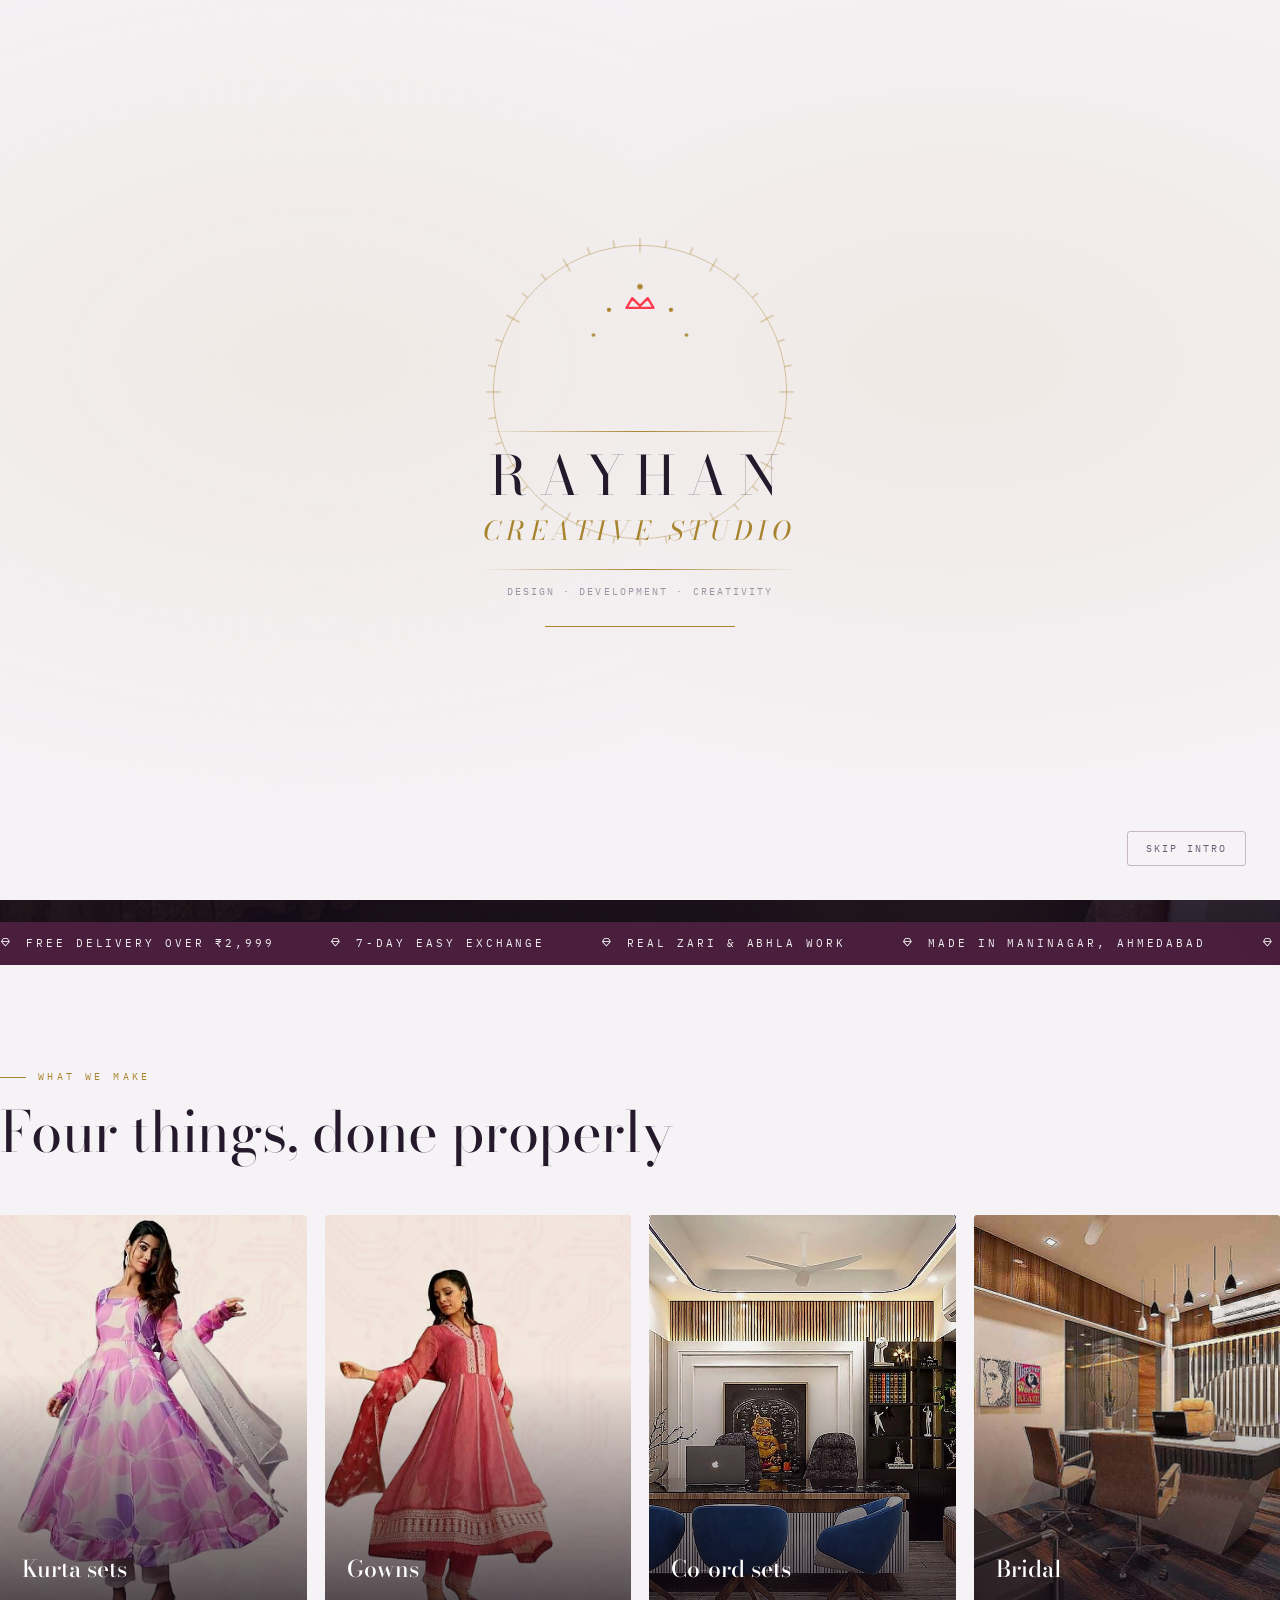
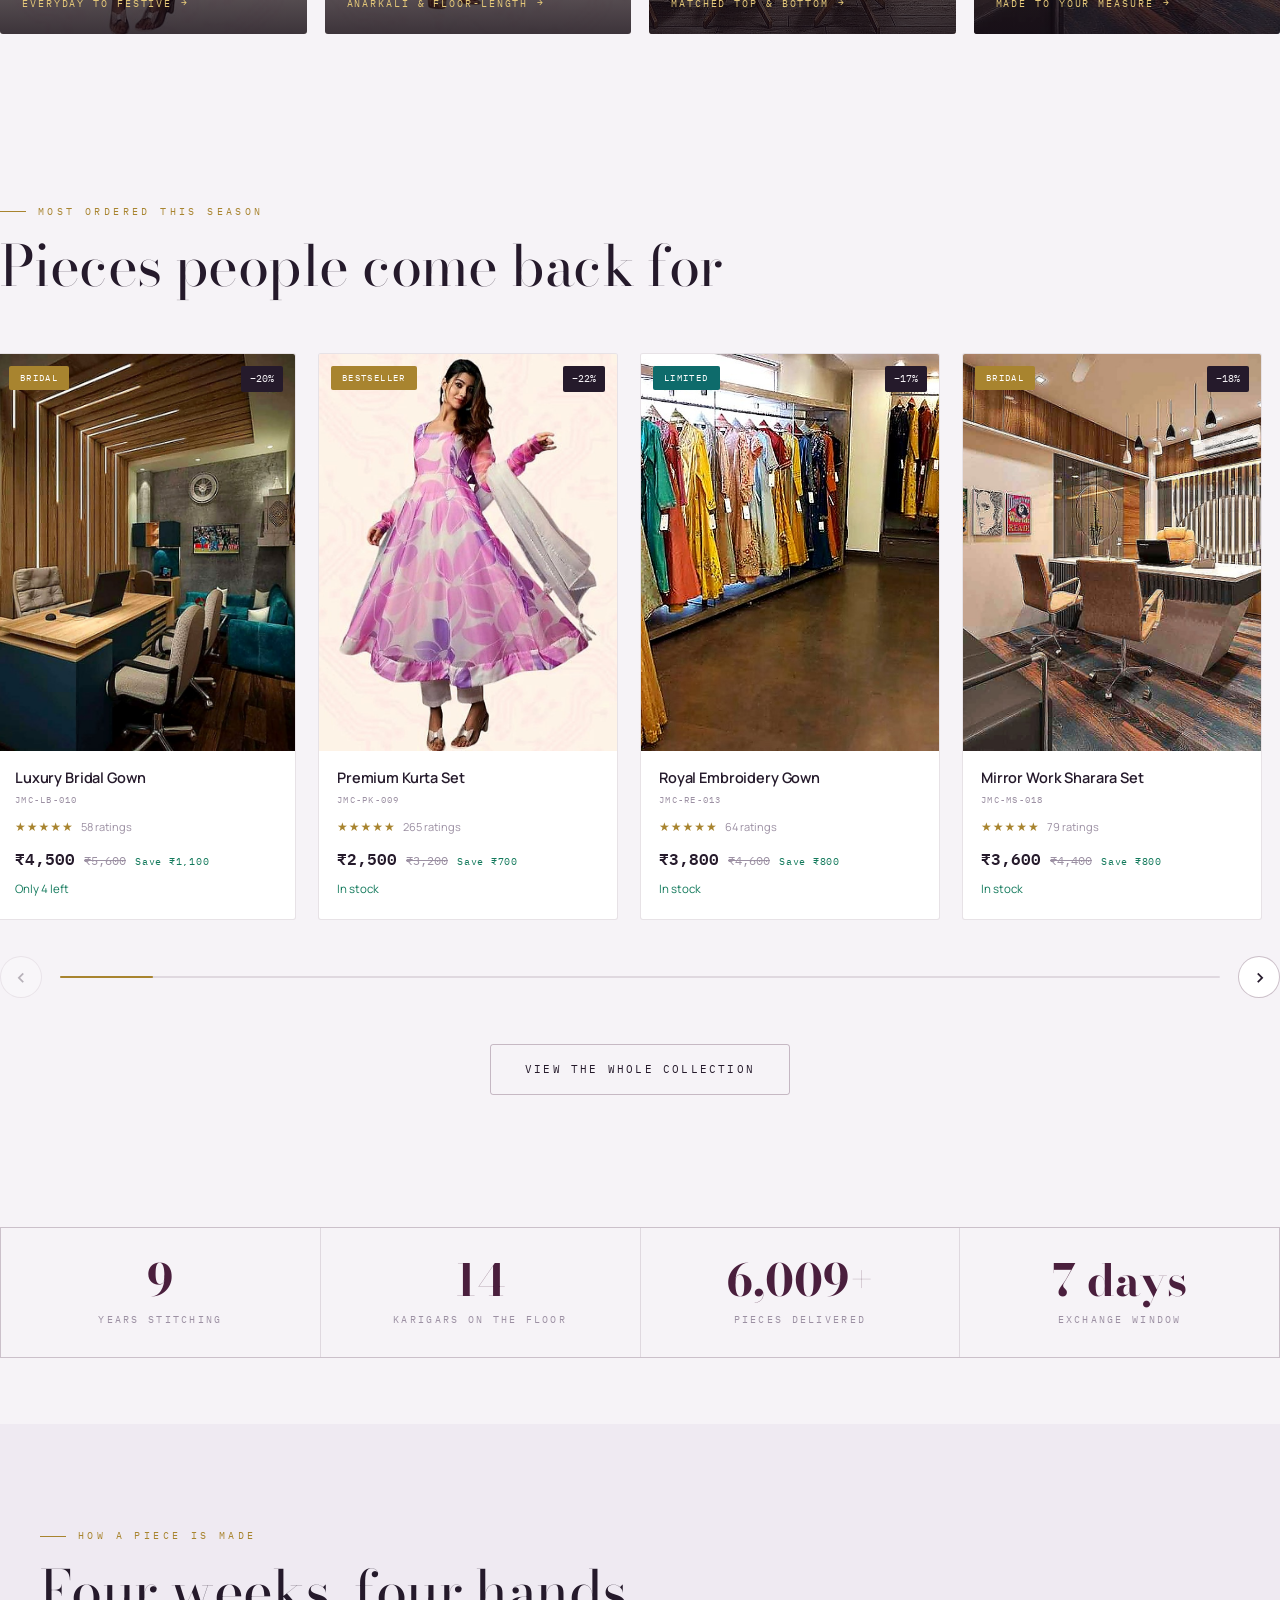
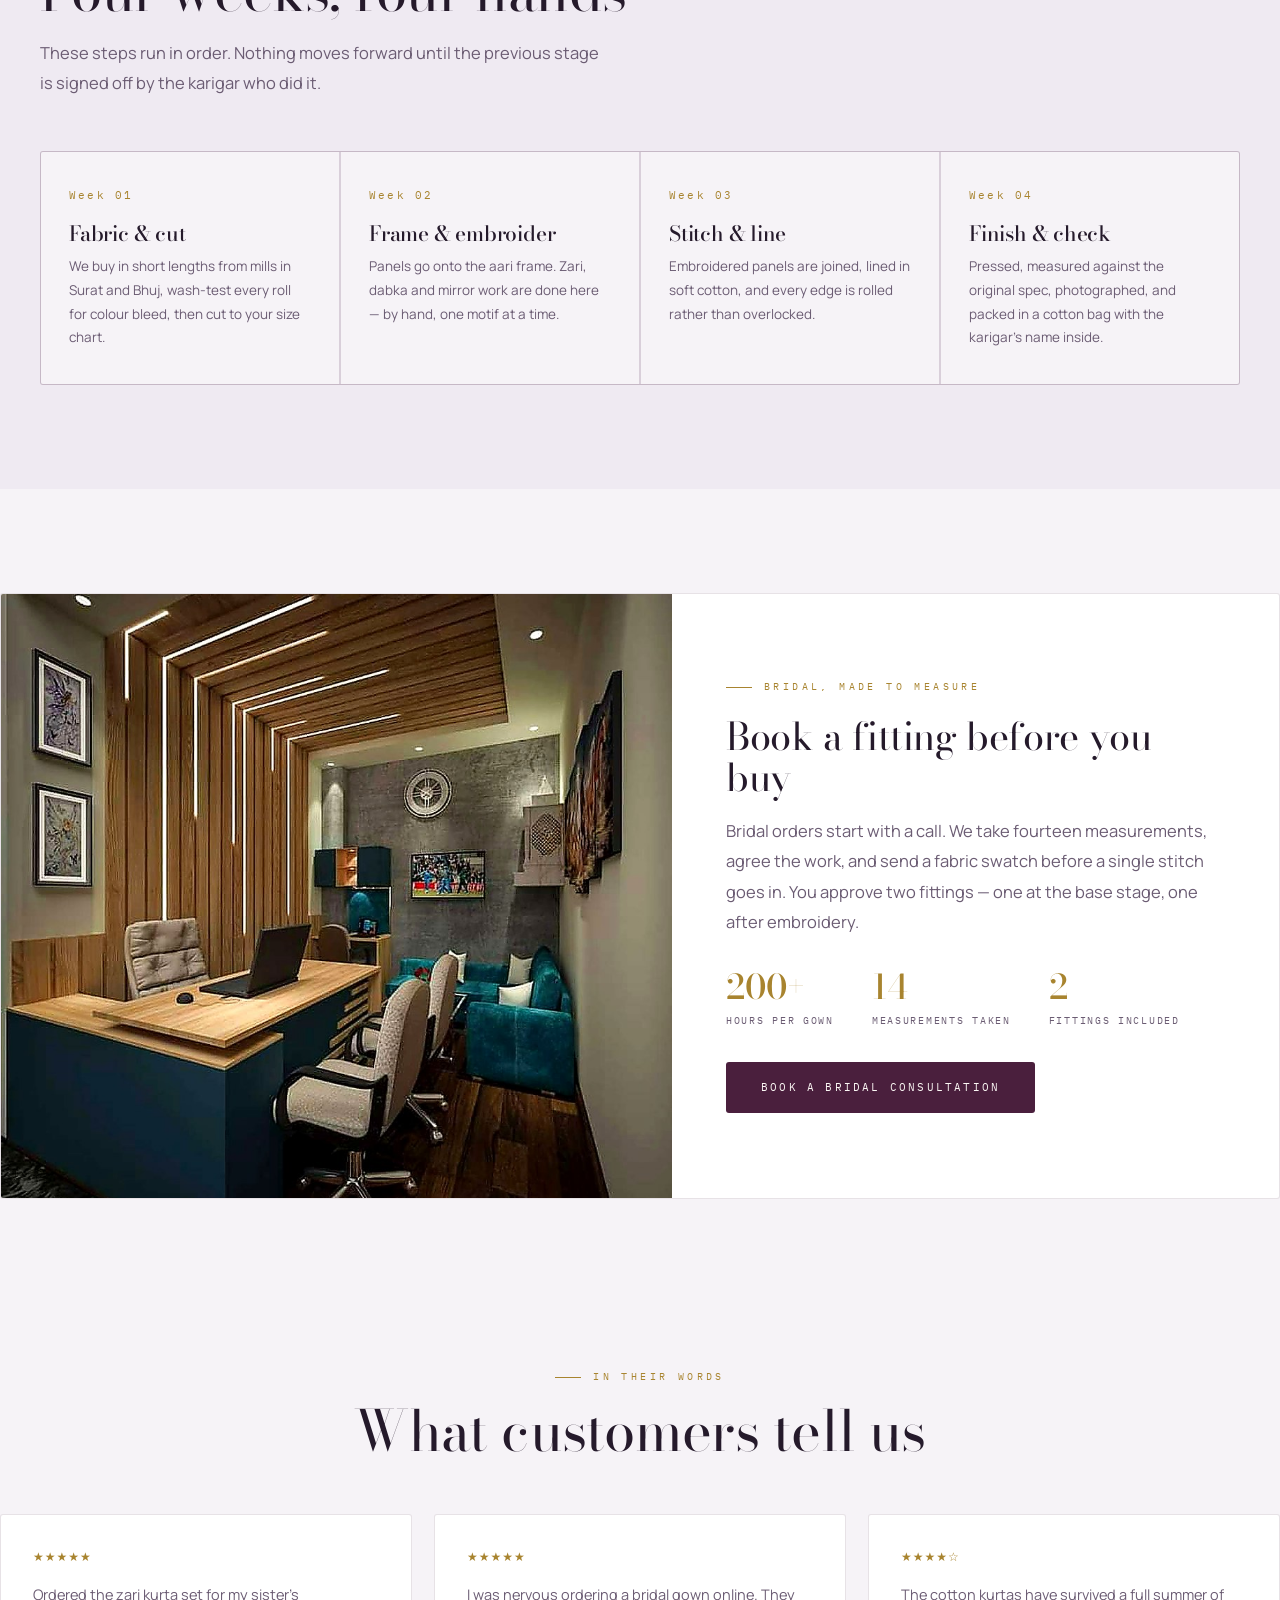
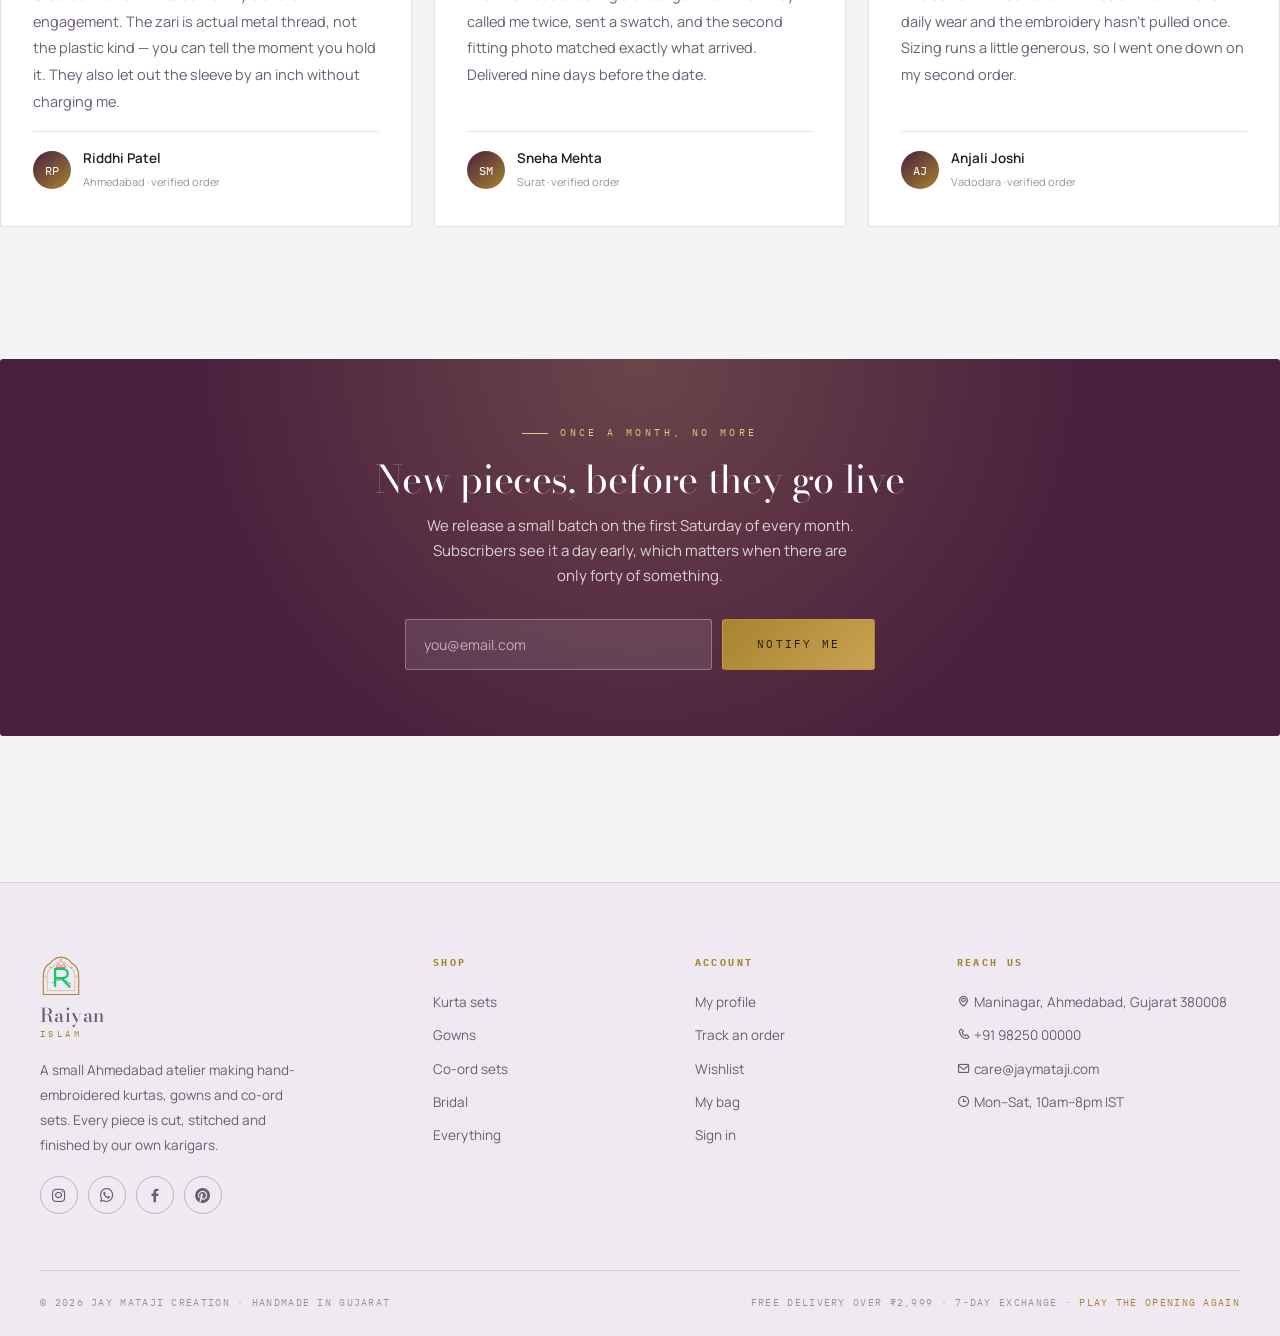
==== commit 6ecc6b18: "kkk" ====
--- a/index.html
+++ b/index.html
@@ -3,7 +3,7 @@
 <head>
 <meta charset="UTF-8">
 <meta name="viewport" content="width=device-width,initial-scale=1">
-<title>Raiyan</title>
+<title>Raiyan Islma</title>
 <meta name="description" content="Hand-embroidered kurta sets, gowns and bridal wear made in our Ahmedabad atelier. Free delivery over ₹2,999.">
 <link href="https://fonts.googleapis.com/css2?family=Bodoni+Moda:opsz,wght@6..96,400;6..96,500;6..96,600&family=IBM+Plex+Mono:wght@400;500;600&family=Manrope:wght@300;400;500;600;700&display=swap" rel="stylesheet">
 <link href="https://unpkg.com/boxicons@2.1.4/css/boxicons.min.css" rel="stylesheet">
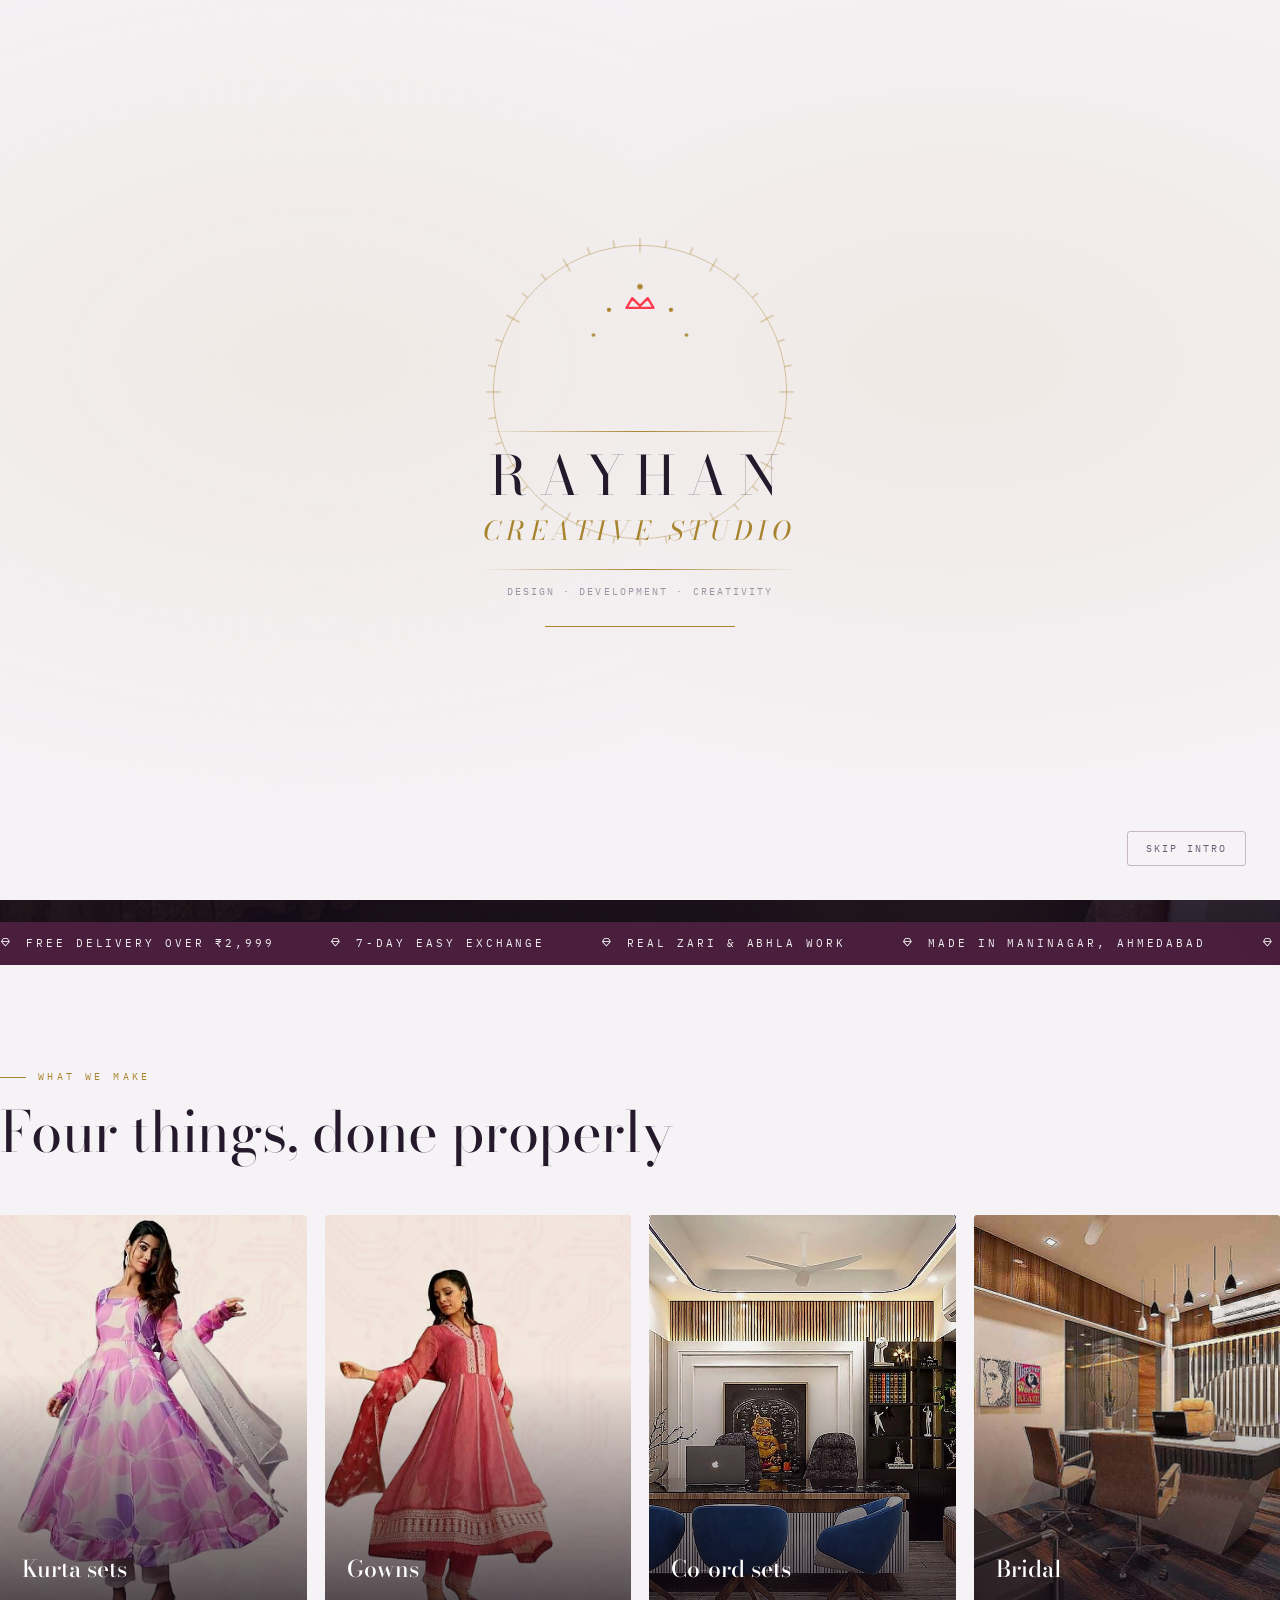
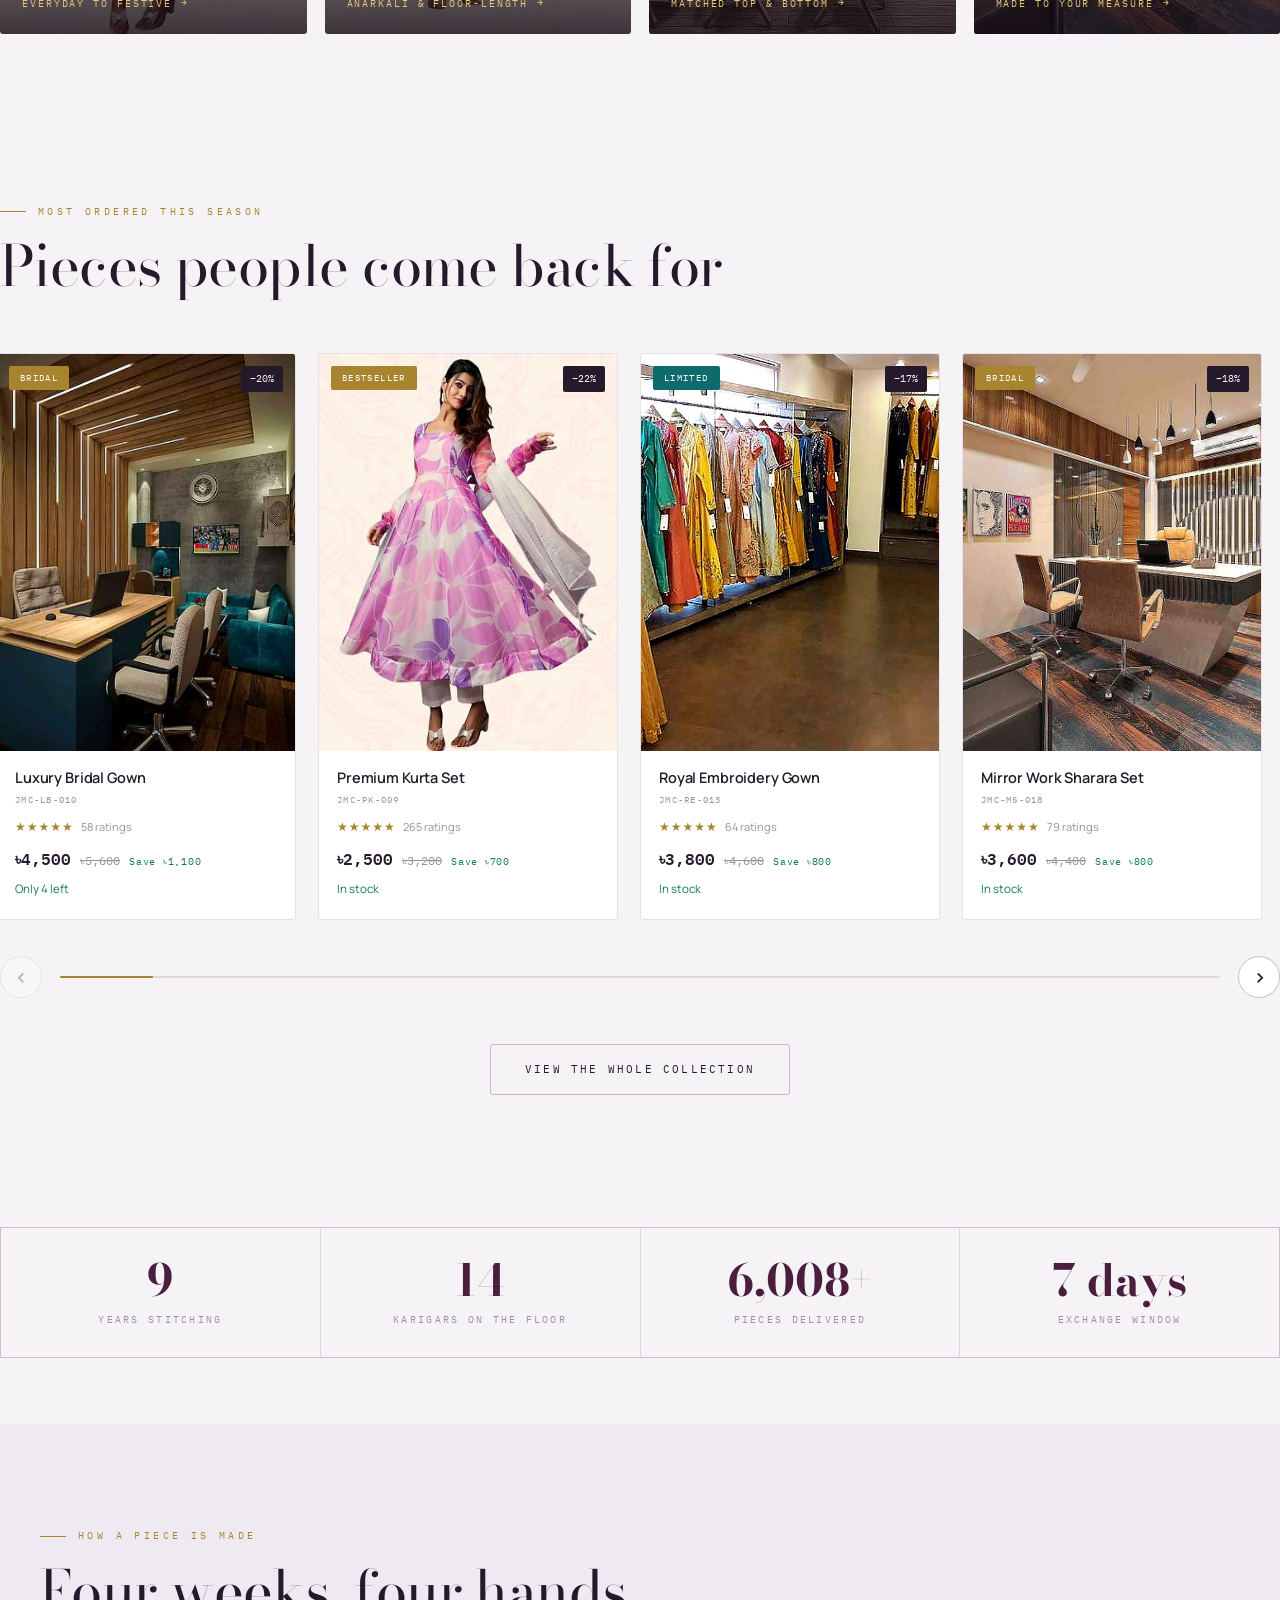
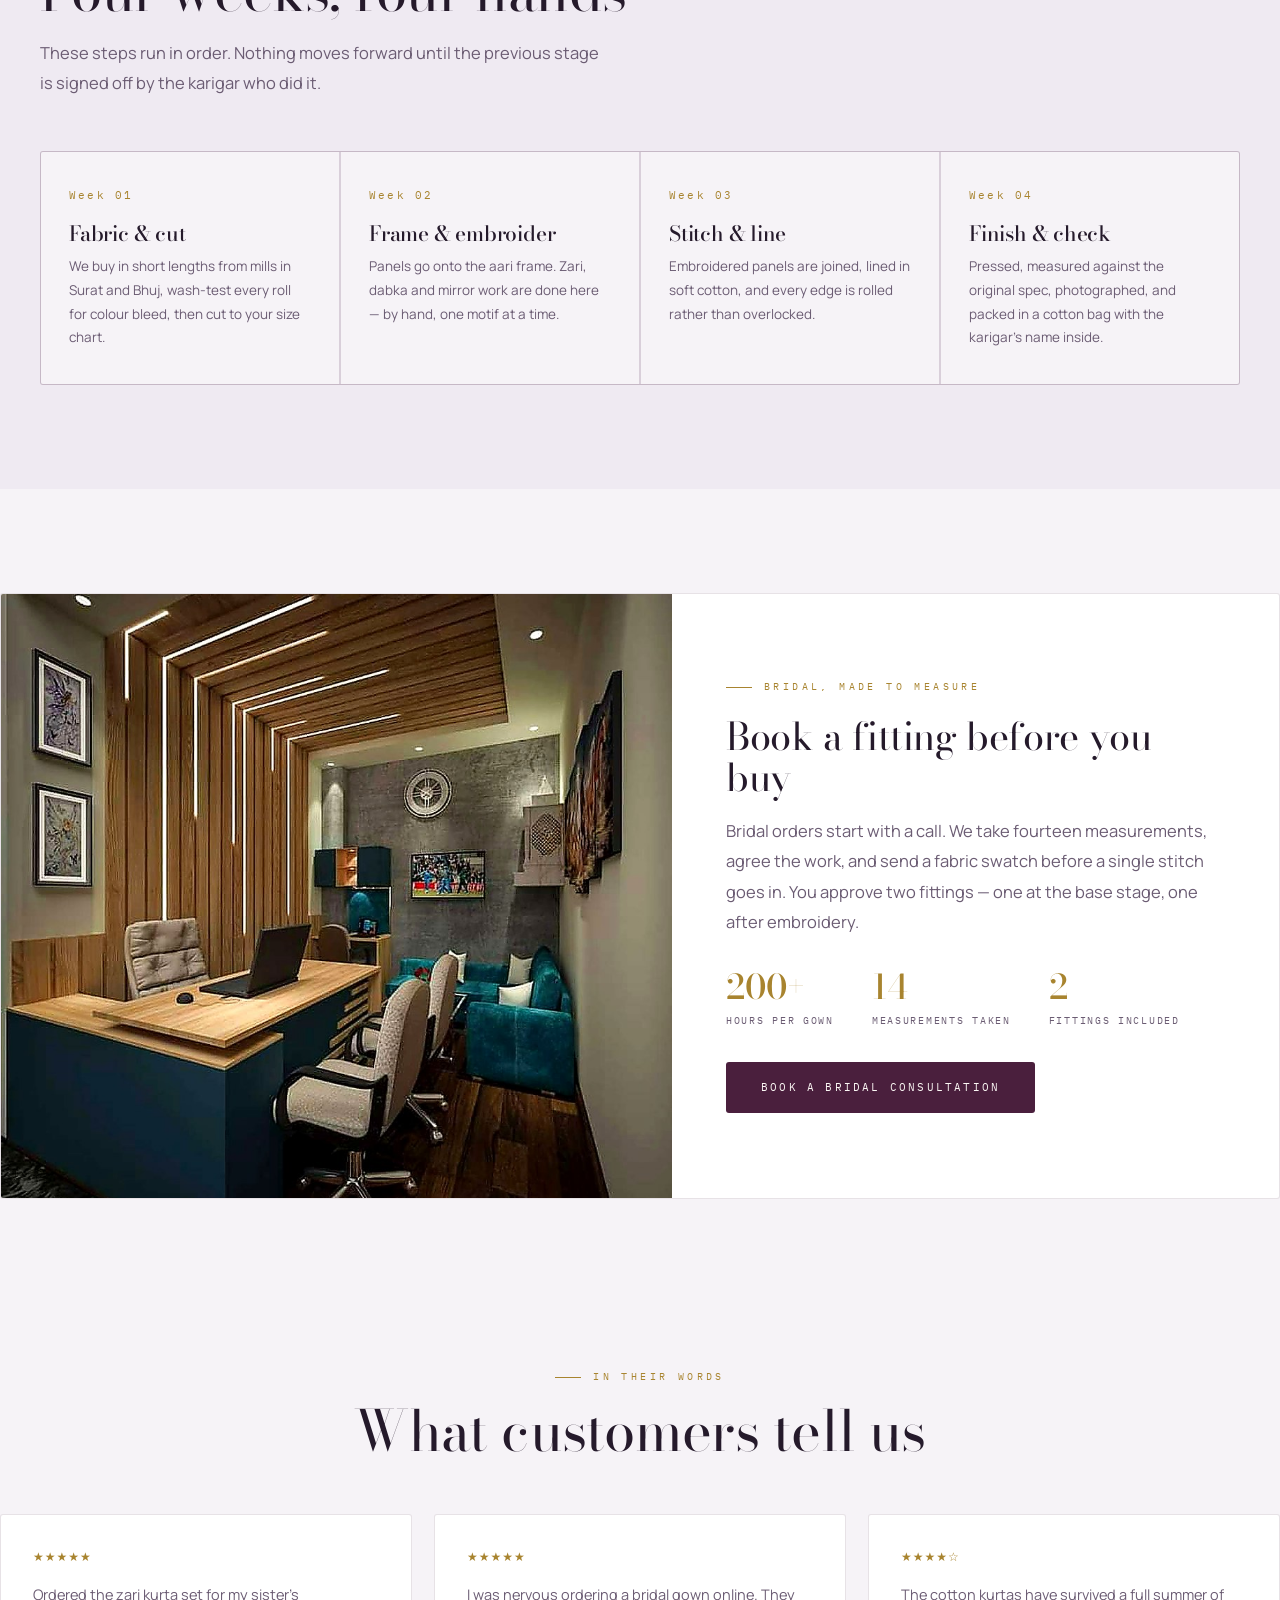
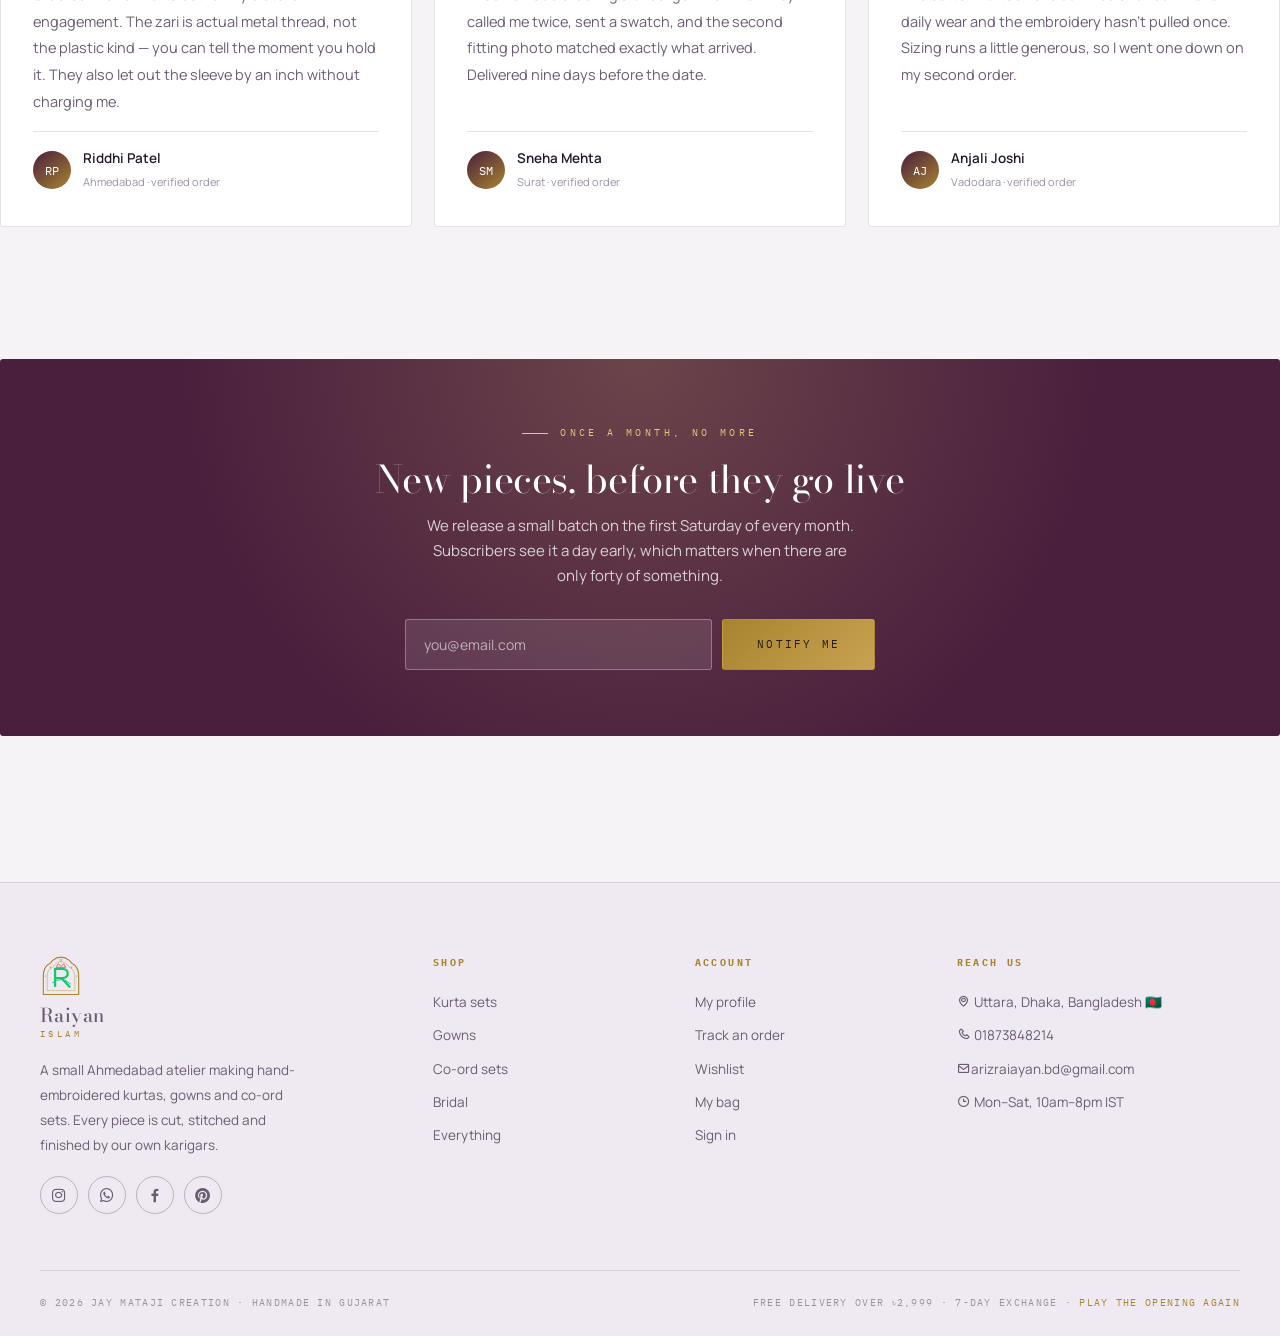
==== commit 336bef67: "kk" ====
--- a/index.html
+++ b/index.html
@@ -18,7 +18,7 @@
   animation:heroZoom 18s ease-out forwards;}
 @keyframes heroZoom{from{transform:scale(1.09);}to{transform:scale(1);}}
 .hero-img::after{content:"";position:absolute;inset:0;
-  background:linear-gradient(180deg,rgba(20,10,22,.42) 0%,rgba(20,10,22,.12) 38%,rgba(20,10,22,.86) 100%);}
+  background:linear-gradient(180deg,rgba(157, 110, 167, 0.42) 0%,rgba(20,10,22,.12) 38%,rgba(20,10,22,.86) 100%);}
 .hero-inner{position:relative;z-index:2;width:100%;max-width:var(--maxw);margin:0 auto;
   padding:0 40px 74px;color:#fff;}
 .hero .eyebrow{color:#E4C879;}
